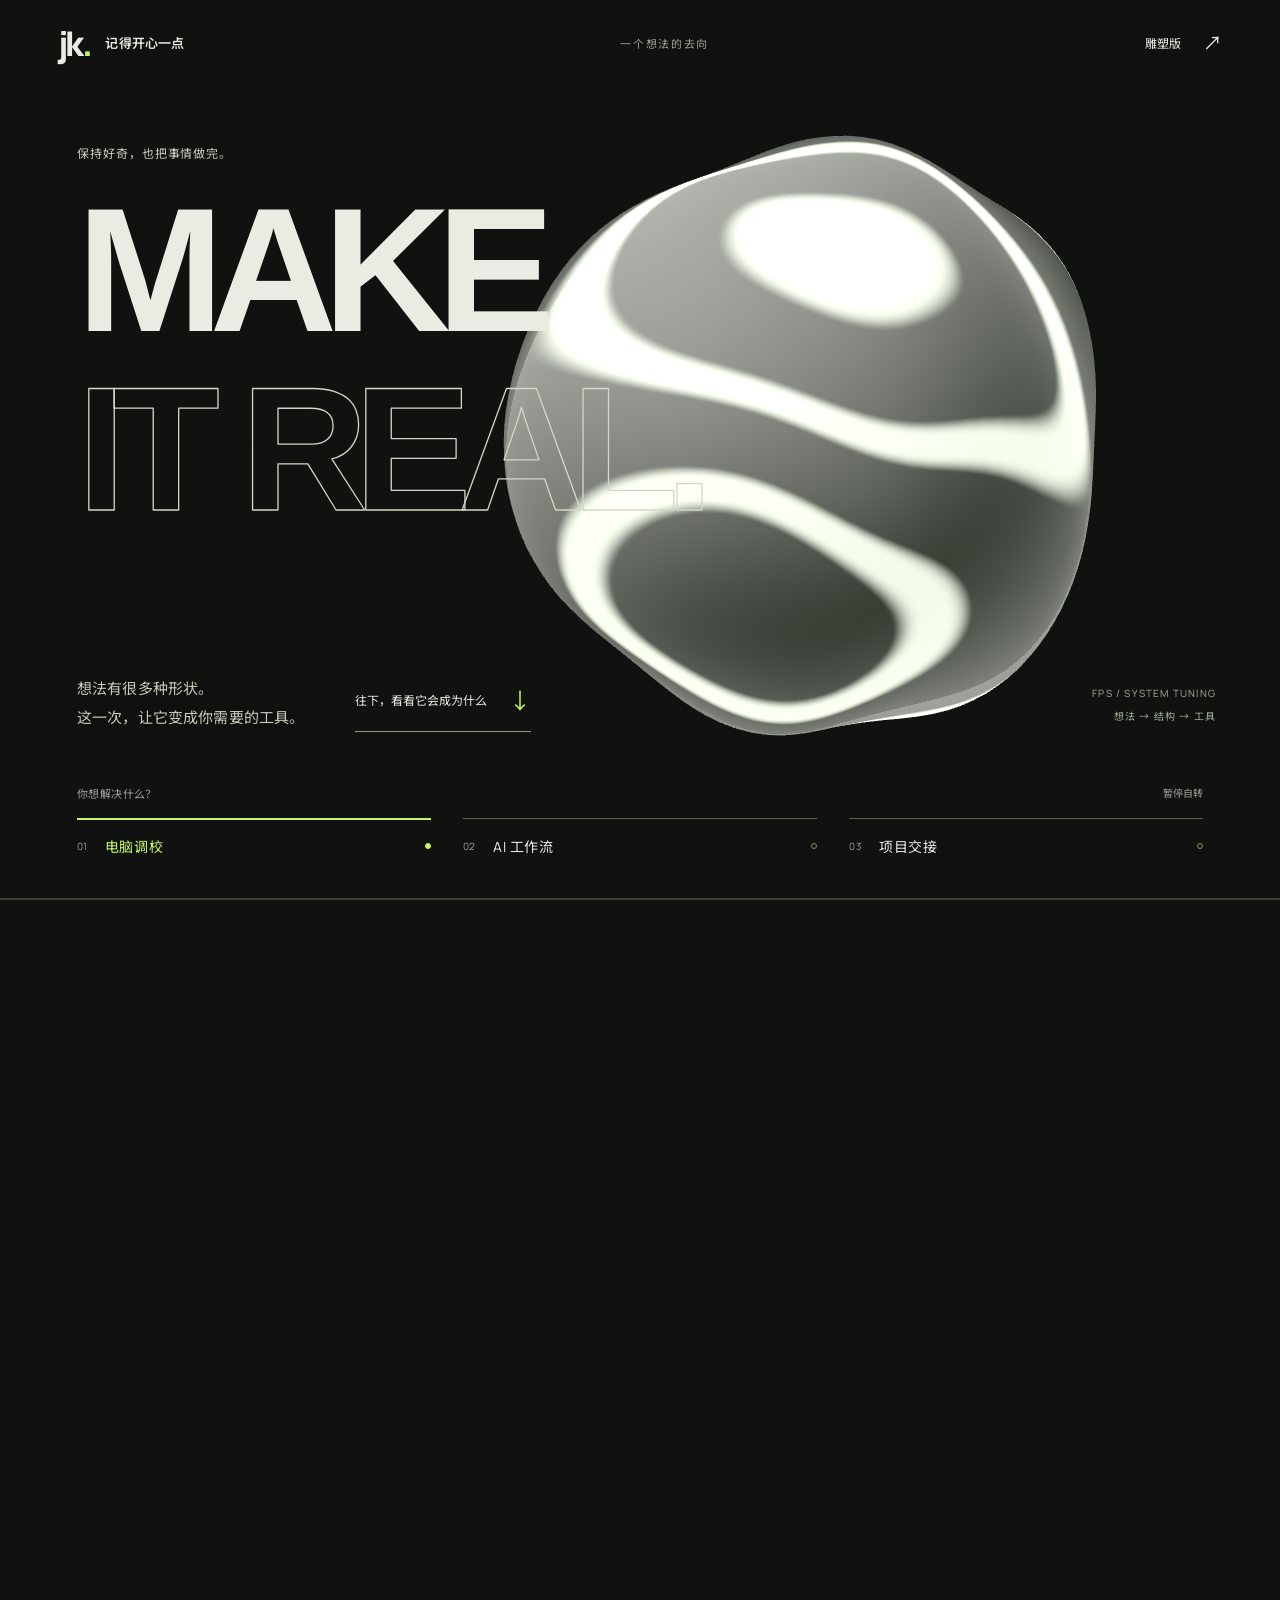
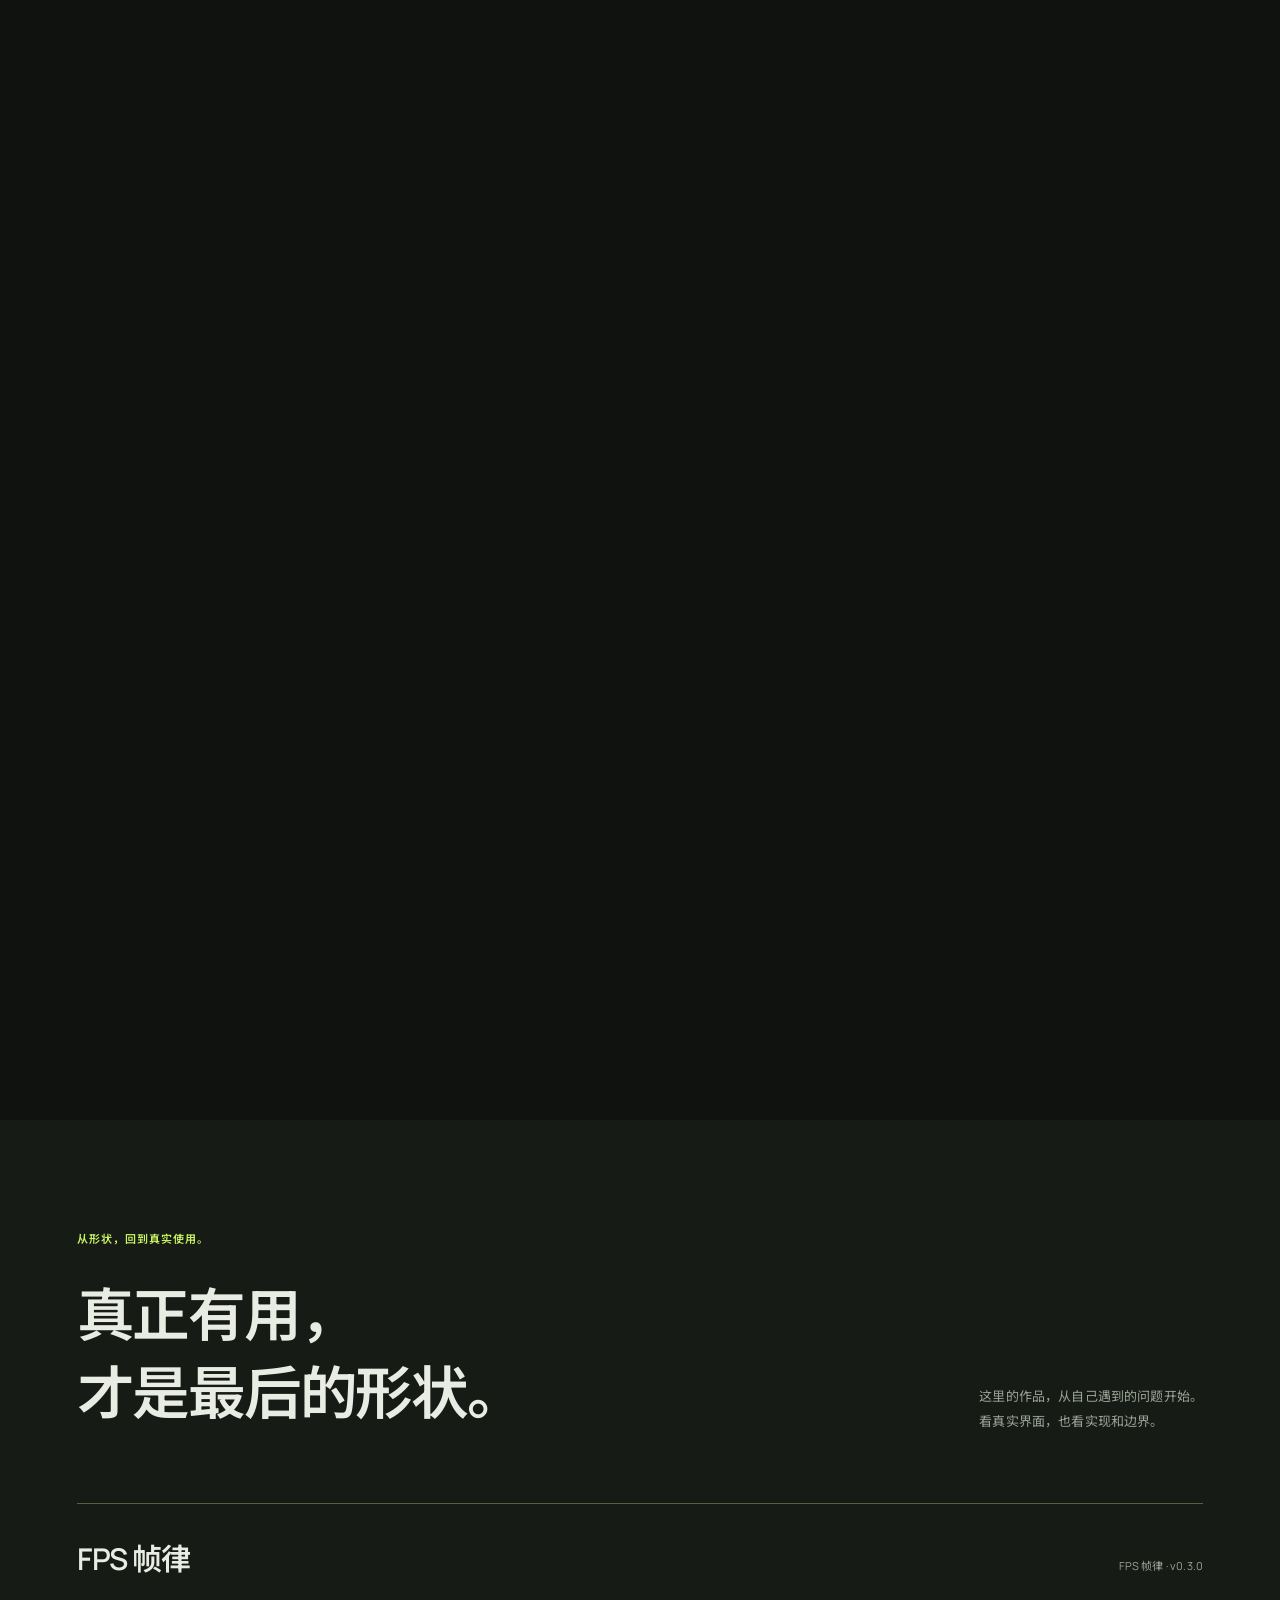
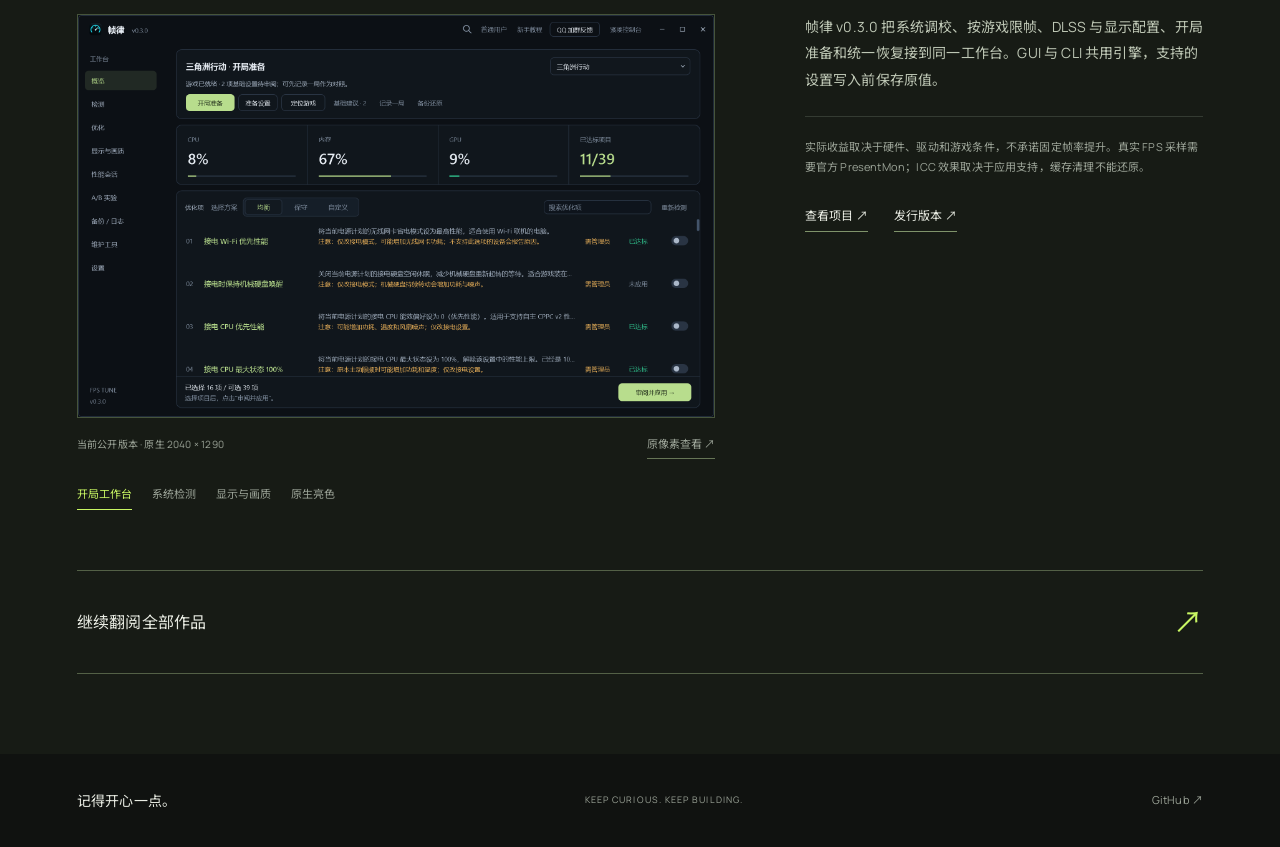
==== journey.html @ 66e584e4 "Add scroll-driven tool journeys and refresh current projects" ====
<!doctype html>
<html lang="zh-CN" data-presentation="journey">
<head>
  <meta charset="utf-8">
  <meta name="viewport" content="width=device-width, initial-scale=1">
  <meta name="theme-color" content="#101210">
  <title>让想法，成为工具 · 记得开心一点</title>
  <meta name="description" content="选一个你关心的问题，向下滚动，看一个想法如何展开，成为真正用得上的工具。">
  <link rel="canonical" href="https://jidekaixin2dian.github.io/journey.html">
  <meta property="og:title" content="让想法，成为工具 · 记得开心一点">
  <meta property="og:description" content="一场由你滚动控制的作品体验。电脑调校、AI 工作流与项目交接。">
  <meta property="og:image" content="https://jidekaixin2dian.github.io/share-cover.png">
  <link rel="preload" href="./fonts/manrope-latin.woff2" as="font" type="font/woff2" crossorigin>
  <link rel="preload" href="./fonts/jk-text.woff2" as="font" type="font/woff2" crossorigin>
  <link rel="preload" href="./fps-v030-dark.webp" as="image">
  <link rel="stylesheet" href="./typography.css">
  <link rel="stylesheet" href="./journey.css">
  <link rel="stylesheet" href="./image-viewer.css">
  <script src="./image-viewer.js" defer></script>
  <script type="module" src="./journey.js"></script>
</head>
<body>
  <a class="journey-skip" href="#evidence">跳到作品详情</a>
  <header class="journey-header">
    <a class="journey-brand" href="./" aria-label="记得开心一点首页"><span class="journey-mark" aria-hidden="true">jk<span>.</span></span><span>记得开心一点</span></a>
    <span class="edition">一个想法的去向</span>
    <a class="back-link" href="./?theme=dark">雕塑版 <span aria-hidden="true">↗</span></a>
  </header>
  <main>
    <section class="journey-story" id="experience" aria-label="让想法成为工具，滚动体验">
      <div class="journey-stage">
        <div id="journey-scene" aria-hidden="true"><div class="scene-fallback"></div></div>
        <div class="stage-grain" aria-hidden="true"></div>
        <div class="journey-intro">
          <p class="intro-kicker">保持好奇，也把事情做完。</p>
          <h1 aria-label="MAKE IT REAL.">MAKE<br><span class="hero-outline" aria-hidden="true"><span class="hero-outline-source">IT REAL.</span><svg aria-hidden="true" focusable="false"><text x="0" y="0" dominant-baseline="text-before-edge">IT REAL.</text></svg></span></h1>
          <div class="intro-bottom"><p>想法有很多种形状。<br>这一次，让它变成你需要的工具。</p><button class="start-experience" data-jump=".25">往下，看看它会成为什么 <span aria-hidden="true">↓</span></button></div>
        </div>
        <div class="chapter-copy" aria-hidden="true"><p class="chapter-label" id="chapter-label">01 / 看清问题</p><h2 id="chapter-title">先看清，<br>再动手。</h2><p id="chapter-description"></p></div>
        <div class="specimen-label" aria-hidden="true"><span id="specimen-name">FPS / SYSTEM TUNING</span><span>想法 → 结构 → 工具</span></div>
        <div class="journey-outcome" id="outcome" aria-hidden="true" inert>
          <div class="outcome-copy"><p class="chapter-label" id="outcome-meta"></p><h2 id="outcome-title"></h2><p id="outcome-description"></p><a id="outcome-link" href="#evidence">看看这个作品 <span aria-hidden="true">↘</span></a></div>
          <div class="outcome-visual" id="outcome-visual"></div>
        </div>
        <div class="journey-bottom">
          <div class="choice-heading"><span>你想解决什么？</span><button id="journey-motion" aria-pressed="false">暂停自转</button></div>
          <div class="problem-choices" role="group" aria-label="选择一个问题">
            <button data-problem="fps" aria-pressed="true"><span class="choice-index" aria-hidden="true">01</span>电脑调校<span class="choice-dot" aria-hidden="true"></span></button>
            <button data-problem="context" aria-pressed="false"><span class="choice-index" aria-hidden="true">02</span>AI 工作流<span class="choice-dot" aria-hidden="true"></span></button>
            <button data-problem="handoff" aria-pressed="false"><span class="choice-index" aria-hidden="true">03</span>项目交接<span class="choice-dot" aria-hidden="true"></span></button>
          </div>
        </div>
        <div class="journey-meter" aria-hidden="true"><span></span></div>
        <span class="sr-only" id="journey-status" role="status" aria-live="polite"></span>
      </div>
    </section>
    <section class="evidence-section" id="evidence" aria-labelledby="evidence-title">
      <div class="evidence-heading"><p class="chapter-label">从形状，回到真实使用。</p><h2 id="evidence-title">真正有用，<br>才是最后的形状。</h2><p>这里的作品，从自己遇到的问题开始。<br>看真实界面，也看实现和边界。</p></div>
      <article class="evidence-case" id="evidence-case"></article>
      <a class="all-work" href="./studio.html#work"><span>继续翻阅全部作品</span><span aria-hidden="true">↗</span></a>
    </section>
  </main>
  <footer class="journey-footer"><a href="./">记得开心一点。</a><span>KEEP CURIOUS. KEEP BUILDING.</span><a href="https://github.com/jidekaixin2dian" target="_blank" rel="noopener">GitHub ↗</a></footer>
</body>
</html>
---- typography.css ----
/* Licensed, locally served webfonts. The subset notices travel with the files. */
@font-face{font-family:"Manrope";src:url("./fonts/manrope-latin.woff2") format("woff2");font-weight:400 800;font-style:normal;font-display:swap;unicode-range:U+0020-024F,U+2000-206F,U+20AC}
@font-face{font-family:"JK Text";src:url("./fonts/jk-text.woff2") format("woff2");font-weight:400 800;font-style:normal;font-display:swap}
:root{--sans:"Manrope","JK Text","Microsoft YaHei","PingFang SC",sans-serif;--mono:"Manrope","JK Text",sans-serif;--display:"JK Text","Microsoft YaHei","PingFang SC",sans-serif}
body{font-synthesis:none;letter-spacing:.012em}
.mark{display:inline-block;flex-shrink:0;width:auto;min-width:48px;height:auto;background:none;color:var(--ink);padding:0;font-family:"Manrope",sans-serif;font-size:36px;font-weight:800;letter-spacing:-.07em;line-height:1.2;border-radius:0}
.brand-dot{color:var(--accent)}
.wordmark{gap:14px;font-weight:600;letter-spacing:.025em}
.site-header nav{font-weight:500;letter-spacing:.035em}
.scene-headline h1{font-family:Arial,"Microsoft YaHei","PingFang SC",sans-serif;font-weight:900;letter-spacing:-.08em}
/* Keep native text metrics, draw its outline through the SVG vector renderer. */
.scene-headline{will-change:auto}
.scene-headline h1 .hero-outline{position:relative;-webkit-text-stroke:0}
.hero-outline-source{visibility:hidden}
.hero-outline svg{position:absolute;inset:0;width:100%;height:100%;overflow:visible}
.hero-outline text{font:inherit;letter-spacing:inherit;fill:none;stroke:var(--hero-outline-color,#bac5af);stroke-width:1.3px;stroke-linejoin:round;paint-order:stroke;shape-rendering:geometricPrecision;text-rendering:geometricPrecision;-webkit-text-stroke:0}
[data-theme=light]{--hero-outline-color:#637159}
[data-theme=blueprint]{--hero-outline-color:#1746ef}
h2{font-family:var(--display);font-weight:750;letter-spacing:-.04em;line-height:1.3;padding-bottom:.08em}
.story-copy h2{font-size:clamp(30px,3.4vw,40px);font-weight:750;line-height:1.3;letter-spacing:-.035em;margin-bottom:15px;padding-bottom:.04em}
.story-copy p{font-size:14px;line-height:1.95;letter-spacing:.025em}
.scene-topline>span:first-child{letter-spacing:.06em}
.scene-topline>span:last-child,.story-aside>span{font-family:var(--mono);font-size:11px;font-weight:600;letter-spacing:.15em}
.mono,.eyebrow,.project-actions a,footer{font-family:var(--mono)}
.project-meta,.stack-tags,.dialog-meta{letter-spacing:.025em}
.eyebrow{font-weight:600;letter-spacing:.15em}
.project-card h3,#ability-panel h3{letter-spacing:-.025em}
.handoff-statement,.storage-statement{font-family:var(--display);font-weight:750;letter-spacing:-.03em;line-height:1.35}
.about h2{font-weight:750;line-height:1.35}
.about-signature{gap:24px}
.oversize-mark{font-family:"Manrope",sans-serif;font-weight:800;letter-spacing:-.07em;line-height:1.2;margin-left:0;padding-bottom:.03em;white-space:nowrap}
.signature-dot{display:inline-block;width:.115em;height:.115em;margin-left:.045em;margin-bottom:.025em;border-radius:50%;background:var(--accent);font-size:1em;line-height:0;overflow:hidden;color:transparent;vertical-align:baseline}
.journey-entry{display:flex;justify-content:space-between;gap:20px;font-size:13px;border-top:1px solid var(--line);padding:17px 7px 10px;margin-top:13px;color:var(--ink)}
.journey-entry span{color:var(--accent)}
.story-link.direct-work{display:block;width:max-content;margin-top:12px;font-size:11px;color:var(--muted);border-color:transparent}
.about-signature .mono{margin-left:0}
.story-navigation,[data-theme] .story-navigation{width:410px;display:grid;grid-template-columns:repeat(4,minmax(0,1fr));gap:24px;padding:0;background:transparent;border:0;border-radius:0;box-shadow:none;bottom:29px}
.story-navigation button{position:relative;display:flex;align-items:center;justify-content:flex-start;gap:10px;min-height:48px;padding:13px 0 8px;border-radius:0;background:none;font-size:14px;letter-spacing:.08em;color:var(--muted)}
.story-navigation button::before{content:"";position:absolute;inset:0 0 auto;height:1px;background:var(--line);transition:background .25s}
.story-navigation button::after{content:"";position:absolute;top:0;left:0;width:100%;height:2px;background:var(--accent);transform:scaleX(0);transform-origin:left;transition:transform .35s}
.story-navigation button:hover{color:var(--ink)}
.story-navigation button:hover::before{background:var(--accent)}
.story-navigation button.active{color:var(--ink);background:none;font-weight:600}
.story-navigation button.active::after{transform:scaleX(1)}
.phase-number{font:500 11px/1.2 "Manrope",sans-serif;letter-spacing:.02em;color:var(--muted)}
.story-navigation button.active .phase-number{color:var(--accent)}
@media(max-width:1100px) and (min-width:768px){.story-copy{max-width:330px}.story-copy h2{font-size:33px}}
@media(max-width:767px){
  .mark{font-size:33px;min-width:43px;line-height:1.25}
  .scene-topline{top:93px;font-size:12px}
  .scene-headline{top:16%;left:22px}
  .scene-headline h1{line-height:.95;letter-spacing:-.075em}
  .story-copy{bottom:100px;max-width:260px}
  .story-copy h2{font-size:28px;line-height:1.3;margin-bottom:9px}
  .story-copy p{font-size:13px;line-height:1.8;margin-bottom:12px}
  .story-navigation,[data-theme] .story-navigation{width:calc(100% - 44px);bottom:23px;gap:17px}
  .story-navigation button{gap:8px;padding:12px 0 8px;min-height:48px;font-size:13px;letter-spacing:.035em}
  .phase-number{font-size:10px}
  .story-aside{bottom:112px}
  .story-aside button{font-size:11px}
  .about h2{font-size:30px}
  .about-signature{gap:22px;align-items:center}
  .about-signature .mono{margin-bottom:0}
  .story-stage::before{content:"";position:absolute;z-index:1;top:63%;left:20%;width:60%;height:5%;background:radial-gradient(ellipse,#0b1a0c25,transparent 68%);pointer-events:none}
}
@media(max-width:360px){.site-header nav{gap:13px;font-size:13px}.story-navigation,[data-theme] .story-navigation{gap:11px}.story-navigation button{gap:6px}.story-copy h2{font-size:26px}.story-copy{max-width:235px}.story-aside{bottom:101px}}
@media(max-height:680px) and (max-width:767px){.scene-topline{top:85px}.scene-headline{top:19%}.story-copy h2{font-size:27px}.story-copy p{font-size:12px}.story-copy{bottom:89px}.story-aside{bottom:90px}.story-navigation,[data-theme] .story-navigation{bottom:18px}}
@media(prefers-reduced-motion:reduce){.story-navigation button::before,.story-navigation button::after{transition:none}}
---- journey.css ----
:root{color-scheme:dark;--ink:#e9ece3;--muted:#9ba397;--accent:#c8f663;--line:#343b32;--hero-outline-color:#d1d8c5;--bg:#101210}
*{box-sizing:border-box}html{scroll-behavior:smooth;scroll-padding-top:100px}body{margin:0;background:var(--bg);color:var(--ink);font:15px/1.65 var(--sans);overflow-x:clip}button,a{-webkit-tap-highlight-color:transparent}button{font:inherit;color:inherit;cursor:pointer}a{color:inherit;text-decoration:none}button:focus-visible,a:focus-visible,summary:focus-visible{outline:2px solid var(--accent);outline-offset:6px}button{border:0}h1,h2,h3,p{margin:0}button:disabled{cursor:default}img{max-width:100%;height:auto;display:block}.sr-only{position:absolute;clip-path:inset(50%);width:1px;height:1px;overflow:hidden;white-space:nowrap}.journey-skip{position:fixed;left:20px;top:10px;transform:translateY(-150%);z-index:80;background:var(--accent);color:var(--bg);padding:10px 20px}.journey-skip:focus{transform:none}
.journey-header{height:88px;padding:0 4.5%;display:flex;align-items:center;justify-content:space-between;position:fixed;inset:0 0 auto;z-index:25;background:linear-gradient(#101210e8,#10121000)}.journey-brand{display:flex;align-items:center;gap:15px;font-size:13px;font-weight:600}.journey-mark{font:800 34px/1.1 Manrope,sans-serif;letter-spacing:-.07em}.journey-mark span{color:var(--accent)}.edition{color:var(--muted);font-size:11px;letter-spacing:.15em}.back-link{font-size:12px;display:flex;gap:22px;align-items:center}.back-link span{font-size:19px}
.journey-story{height:480svh;position:relative}.journey-stage{height:100svh;min-height:600px;position:sticky;top:0;isolation:isolate;overflow:hidden}#journey-scene{position:absolute;inset:0;z-index:-3;pointer-events:none}#journey-scene canvas{width:100%;height:100%;display:block}.scene-fallback{position:absolute;width:min(85vw,900px);aspect-ratio:1;right:-10%;top:9%;border-radius:44% 56% 36% 64%;background:conic-gradient(from 30deg,#242b21,#e3e8d9 13%,#737f69 20%,#171d15 29%,#ecf0e5 41%,#535b4d 46%,#171d15 58%,#cad2be 73%,#444b3d 85%,#242b21);transform:rotate(-25deg)}#journey-scene[data-renderer=webgl] .scene-fallback{display:none}.stage-grain{position:absolute;inset:0;z-index:-1;pointer-events:none;background-image:radial-gradient(#aabb8c33 .5px,transparent .5px);background-size:5px 5px;opacity:.14;mask-image:linear-gradient(transparent,#0008)}
.journey-intro{position:absolute;left:6%;top:16%;right:5%;bottom:168px;display:flex;flex-direction:column;align-items:flex-start;pointer-events:none}.intro-kicker{font-size:12px;letter-spacing:.08em;margin-bottom:26px;color:#c6cdbe}.journey-intro h1{font:900 clamp(88px,13.8vw,210px)/.91 Arial,sans-serif;letter-spacing:-.08em;white-space:nowrap}.journey-intro .hero-outline{position:relative;display:inline-block}.hero-outline svg{pointer-events:none}.intro-bottom{margin-top:auto;display:flex;gap:50px;align-items:flex-end;width:100%;padding-top:28px}.intro-bottom p{font-size:15px;line-height:1.9;color:#c4ccbc;text-shadow:0 2px 12px #101210}.start-experience{background:transparent;border-bottom:1px solid #8e997d;padding:12px 0;pointer-events:auto;text-align:left;font-size:12px;display:flex;align-items:center;gap:22px}.start-experience span{font-size:22px;color:var(--accent)}
.chapter-copy{position:absolute;top:24%;left:6%;max-width:360px;opacity:0;pointer-events:none}.chapter-label{font-size:11px;font-weight:600;letter-spacing:.09em;color:var(--accent);margin-bottom:22px}.chapter-copy h2{font-size:clamp(36px,4.2vw,62px);line-height:1.3;letter-spacing:-.045em;font-weight:650;margin-bottom:24px}.chapter-copy>p:last-child{max-width:275px;font-size:14px;color:var(--muted);line-height:1.9}.specimen-label{position:absolute;right:5%;bottom:176px;display:flex;flex-direction:column;gap:6px;text-align:right;font-size:10px;letter-spacing:.12em;color:#a3af98;pointer-events:none}
.journey-bottom{position:absolute;bottom:max(26px,env(safe-area-inset-bottom));left:6%;right:6%;z-index:8}.choice-heading{display:flex;justify-content:space-between;font-size:11px;letter-spacing:.04em;color:var(--muted);margin-bottom:12px}.choice-heading button{font-size:10px;background:none;padding:0 0 4px}.problem-choices{display:grid;grid-template-columns:repeat(3,1fr);gap:32px}.problem-choices button{position:relative;border-top:1px solid #56604b;background:none;text-align:left;display:flex;align-items:center;gap:17px;padding:16px 0;font-size:14px;letter-spacing:.04em;min-height:52px}.problem-choices button::before{content:"";position:absolute;top:-1px;left:0;width:100%;height:2px;transform:scaleX(0);transform-origin:left;background:var(--accent);transition:transform .3s}.problem-choices button[aria-pressed=true]::before{transform:scaleX(1)}.choice-index{color:var(--muted);font-size:10px}.choice-dot{margin-left:auto;width:6px;height:6px;border:1px solid #809069;border-radius:50%}.problem-choices button[aria-pressed=true] .choice-dot{background:var(--accent);border-color:var(--accent)}.problem-choices button[aria-pressed=true]{color:var(--accent)}.journey-meter{position:absolute;left:0;bottom:0;right:0;height:2px;background:#3b4433}.journey-meter span{display:block;width:100%;height:100%;background:var(--accent);transform:scaleX(0);transform-origin:left}
.journey-outcome{position:absolute;left:6%;right:5%;top:19%;bottom:182px;display:grid;grid-template-columns:24% 1fr;align-items:center;gap:5%;opacity:0;pointer-events:none}.journey-outcome.is-readable{pointer-events:auto}.outcome-copy h2{font-size:clamp(29px,3.5vw,50px);font-weight:650;line-height:1.35;letter-spacing:-.04em;margin-bottom:18px}.outcome-copy>p:not(.chapter-label){color:var(--muted);font-size:13px;line-height:1.9}.outcome-copy>a{display:inline-flex;gap:25px;align-items:center;border-bottom:1px solid #748761;padding:12px 0;font-size:12px;margin-top:20px}.outcome-visual{position:relative;width:100%;filter:drop-shadow(0 25px 70px #0006)}.outcome-visual img{width:100%;border:1px solid #536047;border-radius:3px;aspect-ratio:2040/1290}.outcome-visual button{position:absolute;right:10px;bottom:10px;background:#101410ee;border:1px solid #66765b;font-size:10px;padding:8px 12px;backdrop-filter:blur(12px)}
.mechanism{border:1px solid #546446;background:#151b12;min-height:340px;padding:35px;display:flex;flex-direction:column;gap:26px}.mechanism-top{display:flex;justify-content:space-between;align-items:center;font-size:11px;color:var(--muted);padding-bottom:15px;border-bottom:1px solid #3f4a36}.mechanism-top strong{color:var(--accent);font-weight:500}.mechanism-caption{font-size:12px;color:var(--muted);margin-top:auto;line-height:1.8}.budget-path{display:grid;grid-template-columns:1fr 35px 1fr;align-items:center;gap:16px}.budget-path>span{text-align:center;color:var(--accent);font-size:25px}.schema-group{display:flex;flex-wrap:wrap;gap:7px;padding:20px 0}.schema-group i{display:block;width:22px;height:29px;border:1px solid #a9c984;background:#a9c98422}.schema-group.trimmed i:nth-child(n+5){opacity:.12;transform:scale(.85)}.diagram-label{font-size:11px;color:var(--muted)}.handoff-document{background:#e4e8dc;color:#1a2416;padding:30px 34px;transform:rotate(-2deg);box-shadow:9px 10px 0 #657653,18px 20px 0 #34402c}.handoff-document small{font-size:10px;letter-spacing:.06em;color:#4f5e44}.handoff-document h3{font-size:25px;font-weight:600;margin:10px 0 22px}.handoff-document ol{list-style:none;padding:0;margin:0}.handoff-document li{display:flex;justify-content:space-between;border-top:1px solid #a6b19a;padding:11px 0;font-size:12px}.handoff-document li span{color:#4f5e44}
.evidence-section{padding:110px 6% 80px;background:#171b15}.evidence-heading{display:grid;grid-template-columns:1fr 1fr;gap:25px;margin-bottom:70px;align-items:end}.evidence-heading .chapter-label{grid-column:1/-1;margin-bottom:0}.evidence-heading h2{font-size:clamp(34px,4.5vw,65px);font-weight:600;letter-spacing:-.04em;line-height:1.35}.evidence-heading>p:last-child{color:var(--muted);font-size:13px;justify-self:end;line-height:1.9}.evidence-case{border-top:1px solid #536046;padding:30px 0 60px}.case-top{display:flex;align-items:baseline;justify-content:space-between;gap:24px}.case-top h3{font-size:30px;font-weight:600;letter-spacing:-.04em}.case-top>span{font-size:11px;color:var(--muted)}.case-layout{display:grid;grid-template-columns:1.6fr 1fr;gap:8%;margin-top:30px}.case-layout figure{margin:0;align-self:start;position:relative}.case-layout img{border:1px solid #46543b;width:100%;cursor:zoom-in}.case-layout figcaption{display:flex;justify-content:space-between;align-items:center;color:var(--muted);font-size:10px;margin-top:12px;gap:15px}.case-layout figcaption button{font-size:11px;background:transparent;border-bottom:1px solid #667556;padding:5px 0}.case-text>p{color:#bec7b5;font-size:14px;line-height:1.9;margin-bottom:22px}.case-text .boundary{font-size:11px;line-height:1.9;color:var(--muted);padding-top:20px;border-top:1px solid var(--line)}.case-links{display:flex;gap:26px;flex-wrap:wrap;font-size:12px;margin-top:28px}.case-links a{border-bottom:1px solid #7f936a;padding-bottom:5px}.gallery-choices{display:flex;gap:20px;margin-top:20px;flex-wrap:wrap}.gallery-choices button{background:none;color:var(--muted);font-size:11px;padding:6px 0;border-bottom:1px solid transparent}.gallery-choices button[aria-pressed=true]{color:var(--accent);border-color:var(--accent)}.budget-demo{display:grid;gap:12px}.budget-demo label{display:flex;align-items:center;gap:12px;font-size:13px;padding:9px 0;border-bottom:1px solid #3d4933}.budget-demo input{accent-color:var(--accent);width:18px;height:18px}.budget-demo output{font-size:12px;color:var(--accent);margin-top:8px}.all-work{padding:26px 0;display:flex;align-items:center;justify-content:space-between;border-top:1px solid #536046;border-bottom:1px solid #536046;font-size:16px}.all-work>span:last-child{font-size:30px;color:var(--accent)}.journey-footer{padding:35px 6%;display:flex;align-items:center;justify-content:space-between;gap:25px;font-size:11px;color:var(--muted)}.journey-footer>a:first-child{color:var(--ink);font-size:14px}.journey-footer>span{font-size:9px;letter-spacing:.12em}
@media(min-width:1600px){.journey-intro{top:18%}.intro-bottom{margin-top:7vh}.journey-outcome{top:18%;bottom:190px}}
@media(max-width:1000px){.journey-intro h1{font-size:14vw}.intro-bottom{gap:30px;flex-direction:column;align-items:flex-start}.journey-outcome{grid-template-columns:26% 1fr;gap:4%;left:5%;right:5%}.mechanism{padding:25px;min-height:290px}.chapter-copy{max-width:280px}.evidence-heading{gap:20px}.case-layout{gap:5%}}
@media(max-width:767px){html{scroll-padding-top:75px}.journey-header{height:72px;padding:0 6%}.journey-brand{gap:10px;font-size:11px}.journey-mark{font-size:31px}.edition{display:none}.back-link{font-size:11px;gap:16px}.journey-story{height:430svh}.journey-stage{min-height:560px}.journey-intro{top:16%;bottom:167px;left:6%;right:5%}.intro-kicker{font-size:10px;margin-bottom:22px}.journey-intro h1{font-size:clamp(66px,16vw,126px);line-height:.94;letter-spacing:-.075em}.intro-bottom{gap:13px;padding-top:15px}.intro-bottom p{font-size:12px;line-height:1.9;text-shadow:0 2px 15px #000}.start-experience{font-size:10px;gap:16px;padding:8px 0}.start-experience span{font-size:17px}.journey-bottom{left:6%;right:6%;bottom:max(20px,env(safe-area-inset-bottom))}.choice-heading{font-size:10px;margin-bottom:6px}.choice-heading button{font-size:9px}.problem-choices{gap:18px}.problem-choices button{font-size:12px;gap:9px;padding:14px 0}.choice-index{font-size:9px}.choice-dot{display:none}.specimen-label{bottom:143px;right:6%;font-size:8px;gap:4px}.specimen-label>span:last-child{display:none}.chapter-copy{top:19%;left:6%;max-width:85%}.chapter-copy h2{font-size:38px;margin-bottom:18px}.chapter-copy>p:last-child{font-size:12px;max-width:250px}.chapter-label{font-size:9px;margin-bottom:15px}.journey-outcome{left:6%;right:6%;top:15%;bottom:160px;grid-template-columns:1fr;grid-template-rows:auto 1fr;gap:28px;align-content:center;align-items:center}.outcome-copy h2{font-size:28px;margin-bottom:8px}.outcome-copy>p:not(.chapter-label){font-size:11px;max-width:90%}.outcome-copy>a{margin-top:8px;padding:7px 0;font-size:10px;gap:15px}.outcome-visual{max-width:560px;justify-self:center;align-self:center}.outcome-visual button{right:7px;bottom:7px;font-size:9px;padding:7px 9px}.mechanism{padding:20px;min-height:220px;gap:12px}.schema-group{gap:5px;padding:10px 0}.schema-group i{width:13px;height:21px}.budget-path{gap:7px;grid-template-columns:1fr 22px 1fr}.diagram-label,.mechanism-top,.mechanism-caption{font-size:9px}.handoff-document{padding:19px 23px;margin-right:14px}.handoff-document h3{font-size:22px;margin-bottom:15px}.handoff-document li{font-size:10px;padding:8px 0}.evidence-section{padding:70px 6% 55px}.evidence-heading{grid-template-columns:1fr;gap:22px;margin-bottom:45px}.evidence-heading h2{font-size:35px}.evidence-heading>p:last-child{justify-self:start;font-size:12px}.case-top{align-items:flex-start;flex-direction:column;gap:7px}.case-top h3{font-size:27px}.case-top>span{font-size:10px}.case-layout{grid-template-columns:1fr;gap:32px}.case-text>p{font-size:13px}.case-text .boundary{font-size:10px}.gallery-choices{gap:16px}.gallery-choices button{font-size:10px}.journey-footer{flex-wrap:wrap;gap:18px;font-size:10px}.journey-footer>span{order:3;width:100%;font-size:8px}.scene-fallback{width:125vw;right:-35%;top:20%}}
@media(max-height:700px) and (min-width:768px){.journey-intro{top:18%;bottom:150px}.intro-kicker{margin-bottom:12px}.journey-intro h1{font-size:clamp(90px,12vw,145px)}.intro-bottom{padding-top:15px;gap:35px}.intro-bottom p{font-size:12px}.journey-bottom{bottom:18px}.journey-outcome{top:20%;bottom:155px}.chapter-copy{top:21%}}
@media(prefers-reduced-motion:reduce){html{scroll-behavior:auto}*,*::before,*::after{animation:none!important;transition:none!important}.handoff-document{transform:none}}
@media(max-width:767px){.chapter-copy{z-index:1}.chapter-copy::before{content:"";position:absolute;z-index:-1;inset:-50px -35px -60px -30px;background:linear-gradient(110deg,#101210f5,#101210ca 55%,#10121000);mask-image:linear-gradient(#000 72%,transparent)}.chapter-copy>p:last-child{color:#c3cdb8}}
@media(max-width:767px) and (max-height:700px){.journey-outcome{top:16%;bottom:133px;grid-template-rows:auto auto;align-content:start;gap:18px}.outcome-copy .chapter-label{margin-bottom:7px}.outcome-copy h2{font-size:23px;line-height:1.25;margin-bottom:7px}.outcome-copy>p:not(.chapter-label){font-size:10px;line-height:1.7}.outcome-copy>a{margin-top:5px;padding:5px 0}.outcome-visual{align-self:start}.outcome-visual .handoff-document{padding:12px 18px}.outcome-visual .handoff-document h3{font-size:17px;margin:5px 0 10px}.outcome-visual .handoff-document small{font-size:8px}.outcome-visual .handoff-document li{font-size:9px;padding:6px 0}.outcome-visual .mechanism{min-height:165px;padding:14px;gap:8px}.outcome-visual .mechanism-top{padding-bottom:8px}.outcome-visual .schema-group{padding:6px 0}.outcome-visual .schema-group i{height:15px;width:10px}.outcome-visual .mechanism-caption{font-size:8px}.chapter-copy h2{font-size:31px}.chapter-copy>p:last-child{font-size:11px}}

@media(max-width:767px){.journey-stage::after{content:"";position:absolute;inset:47% 0 0;z-index:-1;background:linear-gradient(transparent,#101210b3 63%,#101210 92%);pointer-events:none}.intro-bottom{position:relative;z-index:1}.intro-bottom p{color:#e1e6d9}.journey-intro h1{line-height:.91}.journey-intro .hero-outline{display:block}.chapter-copy{padding-right:5%;text-shadow:0 2px 15px #101210}.outcome-copy h2{font-size:27px}}
@media(max-width:767px) and (max-height:700px){.journey-outcome{top:15%;gap:12px}.outcome-copy h2{font-size:23px}.outcome-visual .handoff-document{box-shadow:6px 7px 0 #657653,12px 14px 0 #34402c}.outcome-visual .handoff-document li{padding:4px 0}}
---- image-viewer.css ----
body.image-viewer-open{overflow:hidden}
dialog.image-viewer{width:calc(100vw - 32px);height:calc(100dvh - 32px);max-width:none;max-height:none;padding:0;border:1px solid var(--line,#d9d5c9);border-radius:8px;background:var(--surface,#faf8f0);color:var(--ink,#20201c);overflow:hidden}
dialog.image-viewer[open]{display:flex;flex-direction:column}
.image-viewer::backdrop{background:#090b0ed9;backdrop-filter:none}
.image-viewer-header{display:flex;justify-content:space-between;align-items:center;gap:20px;padding:16px 22px;border-bottom:1px solid var(--line,#d9d5c9);flex-shrink:0}
.image-viewer-header h2{font:600 16px/1.4 var(--sans,sans-serif);letter-spacing:0;padding:0;margin:0 0 4px}.image-viewer-header p{font-size:12px;color:var(--muted,#65655e);margin:0}.image-viewer-close{background:none;border:1px solid var(--line,#d9d5c9);padding:8px 13px;cursor:pointer;color:inherit}
.image-viewer-toolbar{display:flex;gap:9px;align-items:center;flex-wrap:wrap;padding:12px 22px;font-size:12px;flex-shrink:0}.image-viewer-toolbar button{border:1px solid var(--line,#d9d5c9);background:none;color:inherit;padding:8px 12px;cursor:pointer;font:inherit}.image-viewer-toolbar button:hover{border-color:var(--accent,#e7492b)}.image-zoom-controls{display:flex;align-items:center;gap:0}.image-zoom-controls button{font-size:17px;line-height:17px}.image-zoom-controls output{min-width:58px;text-align:center;font-variant-numeric:tabular-nums}.image-viewer-toolbar a{color:inherit;margin-left:auto}
.image-viewer-stage{flex:1;min-height:0;overflow:auto;overscroll-behavior:contain;background:#171a20;padding:16px;cursor:grab;touch-action:pan-x pan-y}.image-viewer-stage.dragging{cursor:grabbing}.image-viewer-stage img{display:block;margin:auto;max-width:none;height:auto!important;transform:none!important;filter:none;image-rendering:auto;user-select:none}
.image-viewer-help{margin:0;padding:10px 22px;font-size:12px;color:var(--muted,#65655e);border-top:1px solid var(--line,#d9d5c9);flex-shrink:0}
@media(max-width:600px){dialog.image-viewer{width:100vw;height:100dvh;margin:0;border-radius:0;border:0}.image-viewer-header{padding:14px 16px;gap:10px}.image-viewer-header h2{font-size:14px}.image-viewer-toolbar{padding:10px 16px;gap:7px}.image-viewer-toolbar button{padding:8px 10px}.image-viewer-toolbar a{margin-left:0}.image-viewer-help{padding:10px 16px}.image-viewer-stage{padding:10px}}
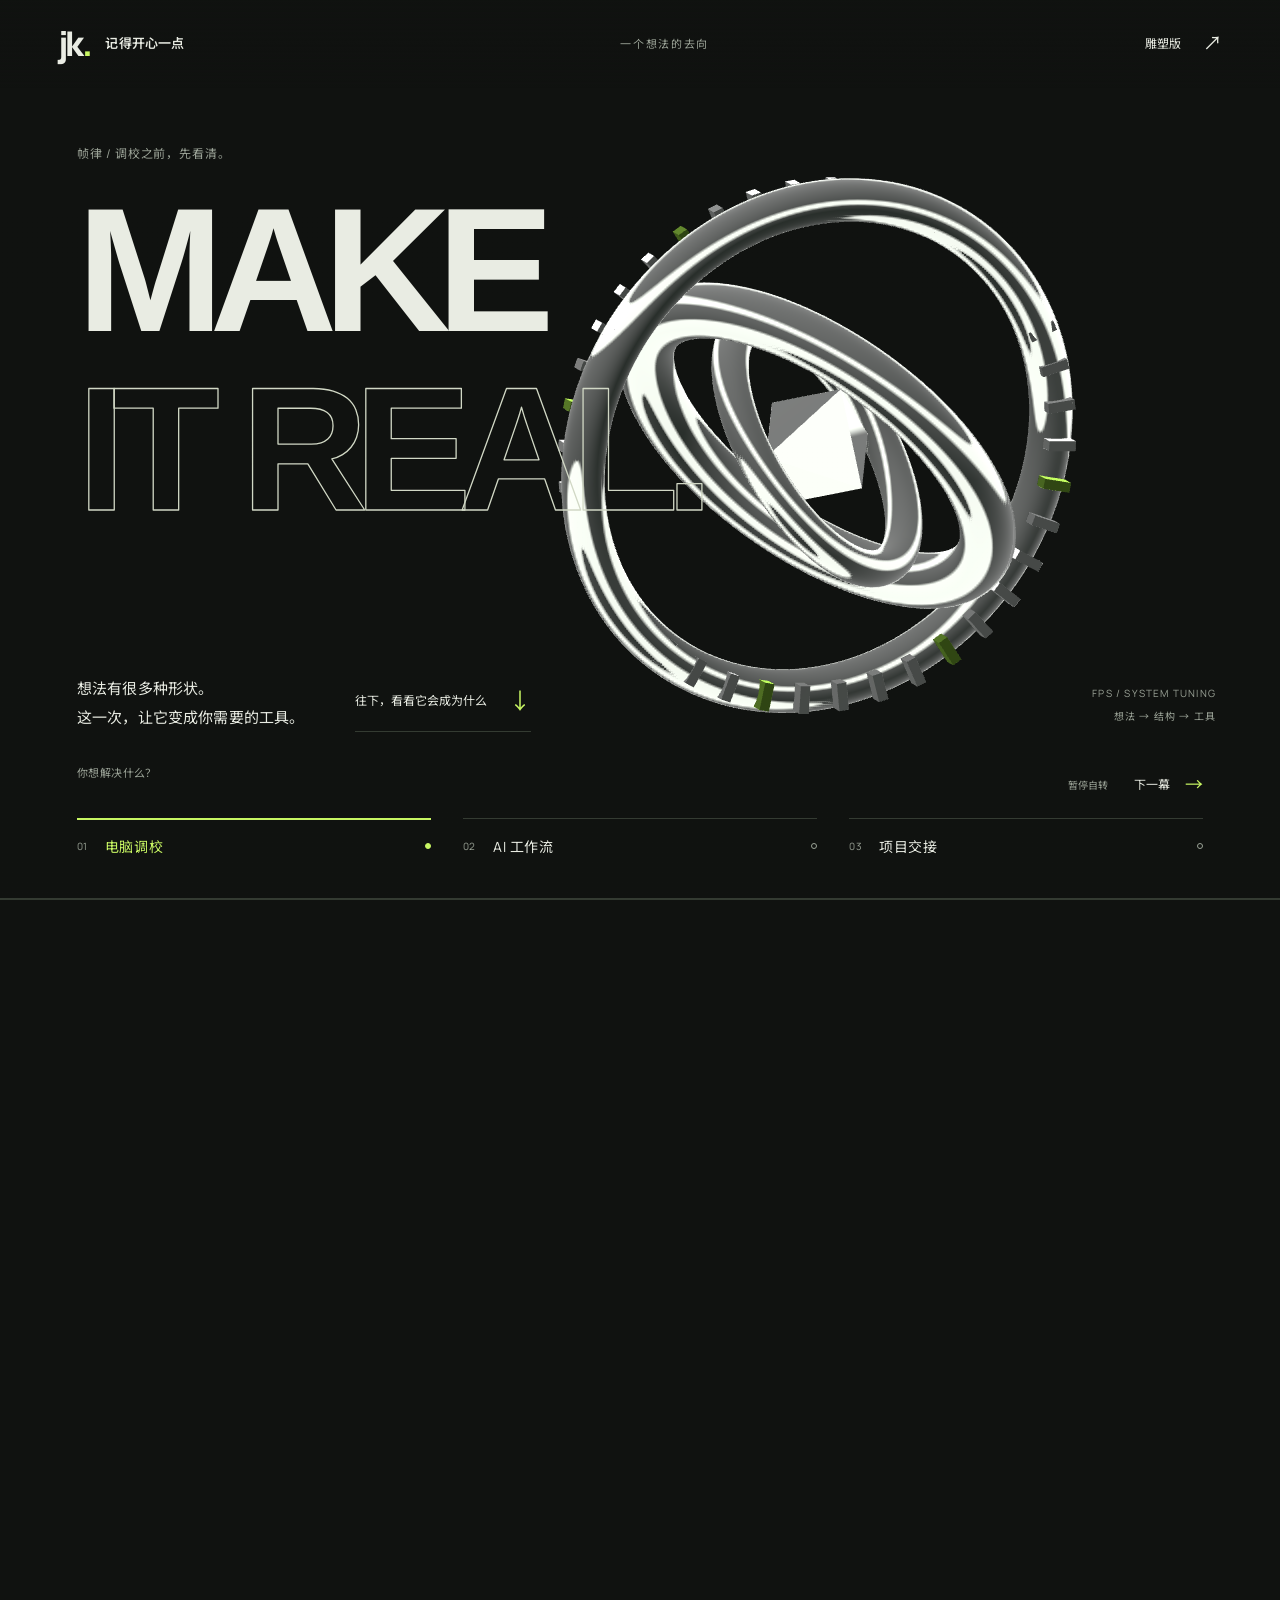
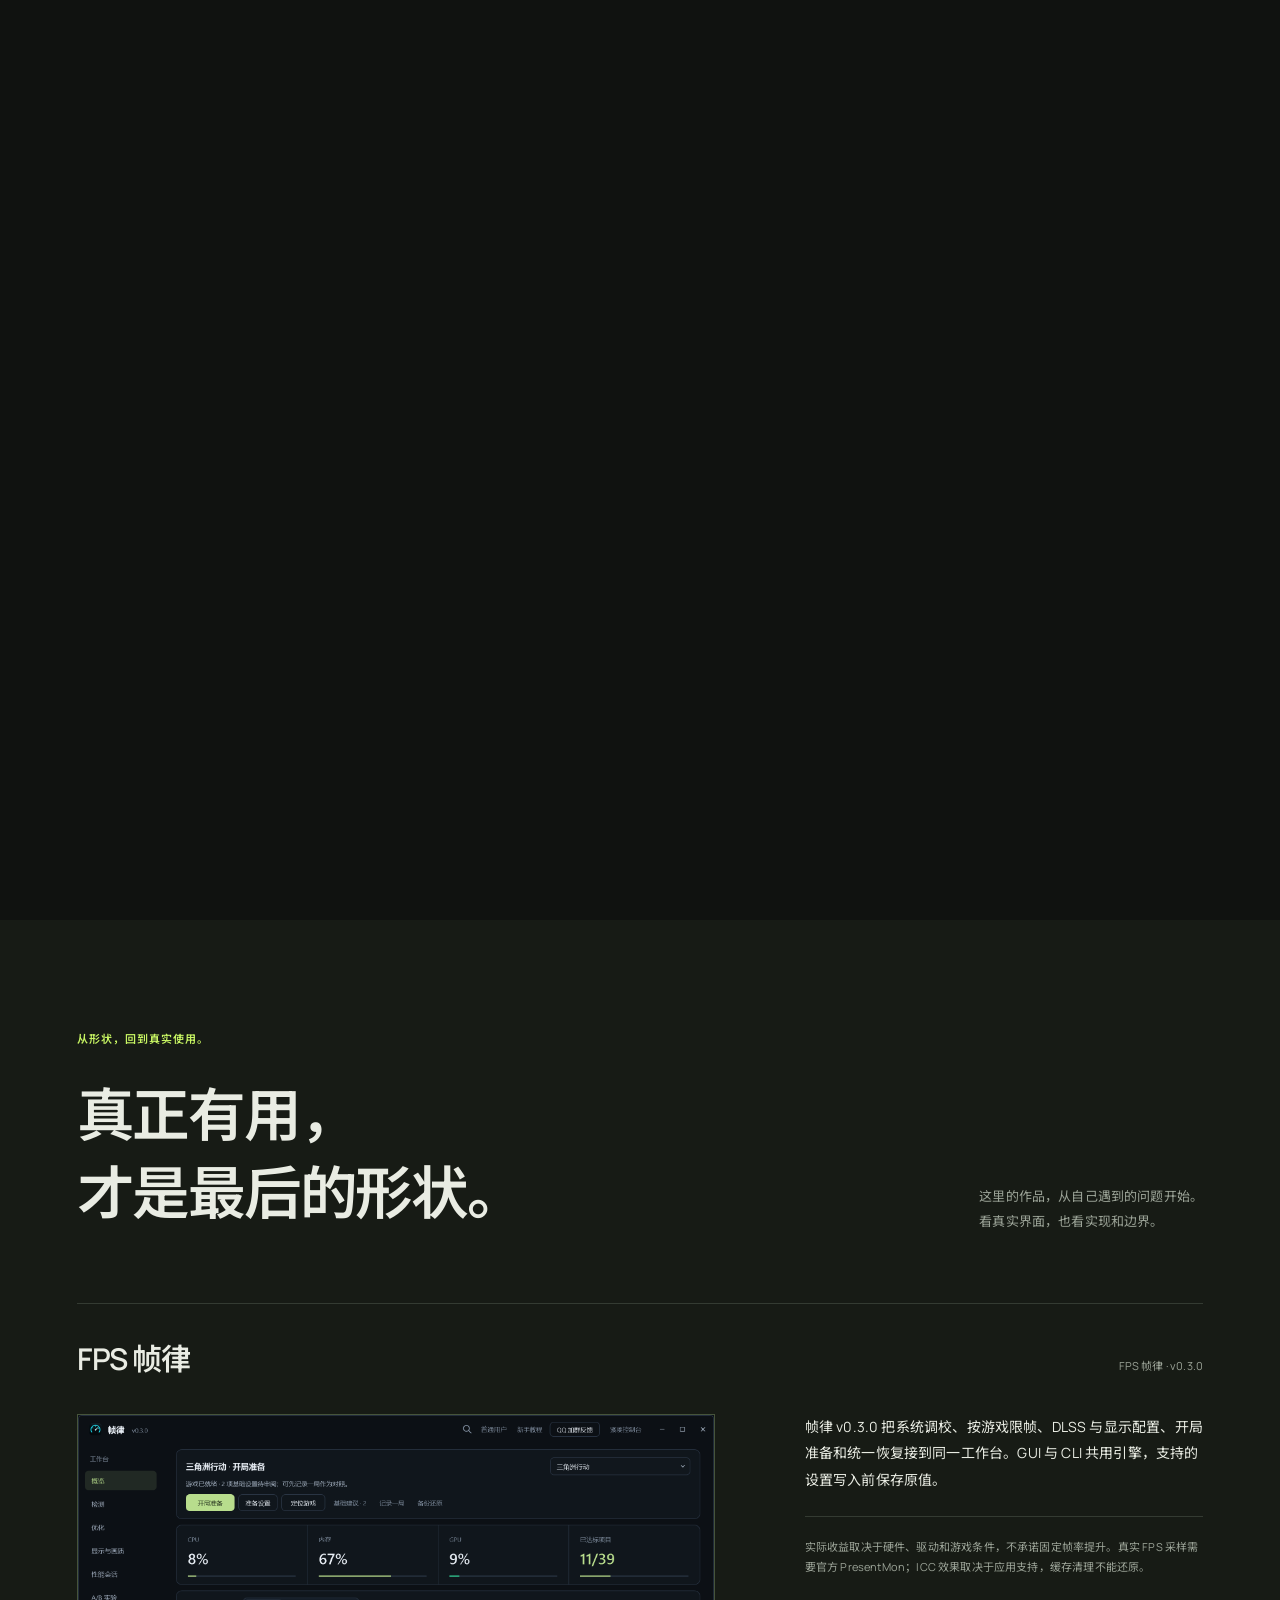
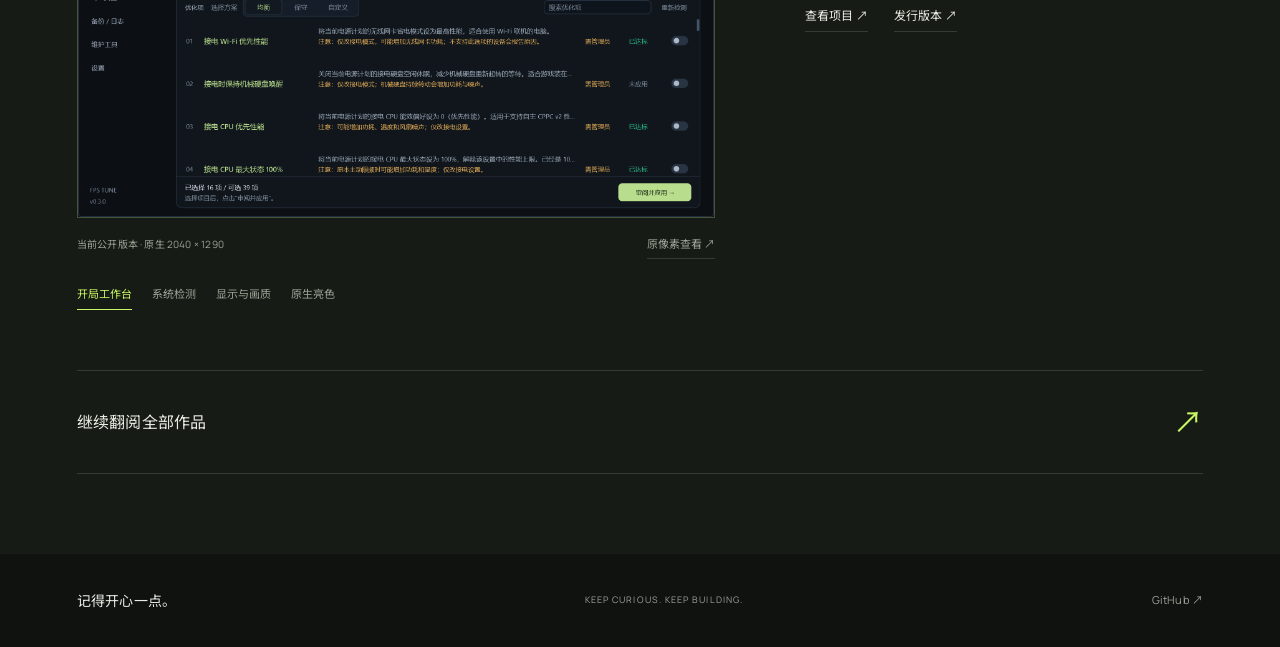
==== commit 8e71e7d0: "Give each project a distinct scroll experience and shorten navigation" ====
--- a/journey.html
+++ b/journey.html
@@ -15,11 +15,13 @@
   <link rel="preload" href="./fps-v030-dark.webp" as="image">
   <link rel="stylesheet" href="./typography.css">
   <link rel="stylesheet" href="./journey.css">
+  <link rel="stylesheet" href="./journey-worlds.css?v=2">
   <link rel="stylesheet" href="./image-viewer.css">
   <script src="./image-viewer.js" defer></script>
-  <script type="module" src="./journey.js"></script>
+  <script type="module" src="./journey.js?v=2"></script>
 </head>
 <body>
+  <script>{const world=new URLSearchParams(location.search).get('problem');document.body.dataset.world=['fps','context','handoff'].includes(world)?world:'fps';}</script>
   <a class="journey-skip" href="#evidence">跳到作品详情</a>
   <header class="journey-header">
     <a class="journey-brand" href="./" aria-label="记得开心一点首页"><span class="journey-mark" aria-hidden="true">jk<span>.</span></span><span>记得开心一点</span></a>
@@ -43,7 +45,7 @@
           <div class="outcome-visual" id="outcome-visual"></div>
         </div>
         <div class="journey-bottom">
-          <div class="choice-heading"><span>你想解决什么？</span><button id="journey-motion" aria-pressed="false">暂停自转</button></div>
+          <div class="choice-heading"><span>你想解决什么？</span><div class="journey-controls"><button id="journey-motion" aria-pressed="false">暂停自转</button><button id="journey-next">下一幕 <span aria-hidden="true">→</span></button></div></div>
           <div class="problem-choices" role="group" aria-label="选择一个问题">
             <button data-problem="fps" aria-pressed="true"><span class="choice-index" aria-hidden="true">01</span>电脑调校<span class="choice-dot" aria-hidden="true"></span></button>
             <button data-problem="context" aria-pressed="false"><span class="choice-index" aria-hidden="true">02</span>AI 工作流<span class="choice-dot" aria-hidden="true"></span></button>
--- a/journey-worlds.css
+++ b/journey-worlds.css
@@ -0,0 +1,92 @@
+/* A different composition and material for each project, inside the same shell. */
+body{--section-bg:#171b15;--soft-ink:#c3cdb8;--header-start:#101210f2;--paper-ink:#3c3026;--paper-ground:#fff2d8}
+body[data-world=context]{color-scheme:light;--bg:#eef1fa;--ink:#15204c;--muted:#536390;--accent:#244ae9;--line:#b6c4e3;--hero-outline-color:#244ae9;--section-bg:#e1e8f7;--soft-ink:#33466f;--header-start:#eef1faf2}
+body[data-world=handoff]{--bg:#b94732;--ink:#fff3df;--muted:#f0c9b6;--accent:#ffe3a1;--line:#e99b7d;--hero-outline-color:#ffe4ba;--section-bg:#a73d2b;--soft-ink:#fff0dc;--header-start:#b94732f2}
+.journey-story{height:280svh}
+.journey-header{background:linear-gradient(var(--header-start),transparent)}
+.intro-kicker{color:var(--muted)}
+.intro-bottom p{color:var(--ink);text-shadow:none}
+.start-experience,.outcome-copy>a,.case-links a,.case-layout figcaption button{border-color:var(--line)}
+.chapter-copy>p:last-child{color:var(--soft-ink)}
+.specimen-label{color:var(--muted)}
+.problem-choices button{border-color:var(--line)}
+.choice-dot{border-color:var(--muted)}
+.journey-controls{display:flex;align-items:center;gap:26px}
+.choice-heading .journey-controls button{padding:6px 0;min-height:32px}
+.choice-heading #journey-next{display:flex;align-items:center;gap:15px;color:var(--ink);font-size:12px}
+#journey-next span{color:var(--accent);font-size:18px}
+.journey-meter{background:var(--line)}
+.evidence-section{background:var(--section-bg)}
+.evidence-case,.all-work,.mechanism-top,.case-text .boundary{border-color:var(--line)}
+.case-text>p{color:var(--ink)}
+.gallery-choices button[aria-pressed=true]{border-color:var(--accent)}
+.scene-fallback{background:none;border:24px solid #b1b9a7;border-radius:50%;width:min(62vw,640px);right:12%;top:18%;box-shadow:inset 5px 7px 0 #fff7,10px 12px 0 #20291d;aspect-ratio:1}
+[data-world=context] .scene-fallback{border:1px solid #244ae977;box-shadow:none;border-radius:0;transform:rotate(-15deg);background:repeating-linear-gradient(70deg,transparent 0 35px,#244ae966 36px 37px,transparent 38px 60px);width:35%;height:58%}
+[data-world=handoff] .scene-fallback{border:0;box-shadow:15px 15px 0 #dcad7e,30px 30px 0 #8b3323;border-radius:0;background:#fff2d8;width:30%;height:50%;transform:rotate(-12deg)}
+[data-world=context] .journey-outcome{grid-template-columns:32% 1fr;gap:6%}
+[data-world=context] .outcome-copy h2{font-size:clamp(32px,3.7vw,56px);font-weight:700}
+[data-world=context] .outcome-visual{filter:none}
+.context-poster{padding:20px 0;color:var(--ink);max-width:620px}
+.context-stamp{display:flex;justify-content:space-between;font-size:11px;letter-spacing:.05em;border-top:2px solid var(--accent);padding:17px 0;color:var(--muted)}
+.context-stamp strong{color:var(--accent);font-weight:600}
+.context-cloud{display:grid;grid-template-columns:repeat(8,1fr);gap:8px;margin:25px 0 26px}
+.context-cloud i{aspect-ratio:1;background:#244ae915;border:1px solid #244ae944;transition:opacity .3s}
+.context-cloud i:nth-child(3n+1){background:var(--accent);border-color:var(--accent)}
+.context-cloud i:nth-child(3n+2){opacity:.3}
+.context-cloud i:nth-child(3n){opacity:.12}
+.context-selection{display:flex;gap:9px;align-items:center;flex-wrap:wrap;border-top:1px solid var(--line);padding-top:22px;font-size:13px}
+.context-selection span{padding:9px 14px;background:var(--accent);color:#fff}
+.context-poster>p{font-size:13px;line-height:1.9;color:var(--muted);margin-top:25px}
+[data-world=context] .evidence-heading h2{font-weight:700}
+[data-world=context] .budget-demo{padding:14px 24px;background:#244ae9;color:#fff}
+[data-world=context] .budget-demo label{border-color:#ffffff55;font-size:14px}
+[data-world=context] .budget-demo output{color:#fff}
+[data-world=context] .mechanism{background:transparent;border:0;padding:0;gap:15px}
+[data-world=context] .budget-demo input{accent-color:#172b92}
+[data-world=handoff] .journey-outcome{grid-template-columns:1fr .8fr;gap:12%;left:12%;right:9%}
+[data-world=handoff] .outcome-copy{order:2}
+[data-world=handoff] .outcome-visual{order:1;filter:none}
+[data-world=handoff] .handoff-document{background:var(--paper-ground);color:var(--paper-ink);padding:40px;transform:rotate(-3deg);box-shadow:12px 14px 0 #dbab7d,23px 27px 0 #8b3323}
+[data-world=handoff] .handoff-document li{border-color:#cebba0;font-size:13px;padding:14px 0}
+[data-world=handoff] .handoff-document h3{font-size:32px;font-weight:600;margin-top:20px}
+[data-world=handoff] .handoff-document li span,[data-world=handoff] .handoff-document small{color:#85654e}
+[data-world=handoff] .evidence-heading h2{font-weight:500}
+[data-world=handoff] .case-layout{gap:12%;grid-template-columns:1fr 1fr}
+[data-world=handoff] .case-text{align-self:center}
+@media(max-width:1000px) and (min-width:768px){[data-world=handoff] .journey-outcome{left:7%;right:7%;gap:7%;grid-template-columns:1fr 1fr}[data-world=handoff] .handoff-document{padding:24px}[data-world=handoff] .handoff-document h3{font-size:25px}[data-world=handoff] .handoff-document li{font-size:11px}}
+@media(max-width:767px){
+  .journey-story{height:260svh}
+  .journey-intro .intro-bottom{display:none}
+  .journey-bottom::before{content:"";position:absolute;z-index:-1;inset:-18px -20px -24px;pointer-events:none;background:linear-gradient(transparent,var(--bg) 22%)}
+  .journey-stage::after{display:none}
+  .chapter-copy::before{background:linear-gradient(90deg,var(--bg) 75%,transparent)}
+  .intro-bottom::before{content:"";position:absolute;z-index:-1;inset:-15px -25px -10px;background:linear-gradient(90deg,var(--bg),transparent 95%);mask-image:linear-gradient(transparent,#000 20%,#000 85%,transparent)}
+  .chapter-copy{text-shadow:none}.chapter-copy>p:last-child{color:var(--soft-ink)}
+  .intro-bottom p{color:var(--ink)}
+  .journey-controls{gap:18px}.choice-heading #journey-next{font-size:11px;gap:10px}
+  [data-world=context] .journey-outcome,[data-world=handoff] .journey-outcome{grid-template-columns:1fr;left:6%;right:6%;gap:24px}
+  [data-world=context] .outcome-copy h2{font-size:27px}
+  .context-stamp{font-size:9px;padding:12px 0}.context-cloud{gap:5px;margin:15px 0 18px}
+  .context-selection{gap:6px;font-size:10px;padding-top:15px}.context-selection span{padding:6px 10px}
+  .context-poster{padding:5px 0}.context-poster>p{font-size:10px;margin-top:15px}
+  [data-world=handoff] .outcome-copy{order:0}[data-world=handoff] .outcome-visual{order:0}
+  [data-world=handoff] .handoff-document{padding:24px;box-shadow:7px 9px 0 #dbab7d,14px 18px 0 #8b3323}
+  [data-world=handoff] .handoff-document h3{font-size:22px;margin:10px 0 20px}
+  [data-world=handoff] .handoff-document li{font-size:10px;padding:9px 0}
+  [data-world=handoff] .case-layout{grid-template-columns:1fr;gap:38px}
+  .scene-fallback{width:78%;right:8%;top:30%;border-width:16px}
+  [data-world=context] .scene-fallback{width:64%;height:43%;right:16%;top:31%}
+  [data-world=handoff] .scene-fallback{width:55%;height:35%;right:22%;top:35%}
+}
+@media(max-width:767px) and (max-height:700px){
+  [data-world=context] .journey-outcome,[data-world=handoff] .journey-outcome{gap:12px}
+  [data-world=context] .outcome-copy h2{font-size:23px}
+  [data-world=handoff] .outcome-visual .handoff-document{padding:12px 18px}
+  [data-world=handoff] .outcome-visual .handoff-document h3{font-size:17px;margin:5px 0 10px}
+  [data-world=handoff] .outcome-visual .handoff-document li{font-size:9px;padding:4px 0}
+  .context-poster>p{font-size:9px;margin-top:10px}.context-cloud{margin:10px 0 12px}
+  .context-cloud i:nth-child(n+9){display:none}
+  .context-stamp{padding:8px 0}
+  .context-poster>p{font-size:8px;line-height:1.7;margin-top:8px}
+}
+@media(prefers-reduced-motion:reduce){[data-world=handoff] .handoff-document{transform:none}}
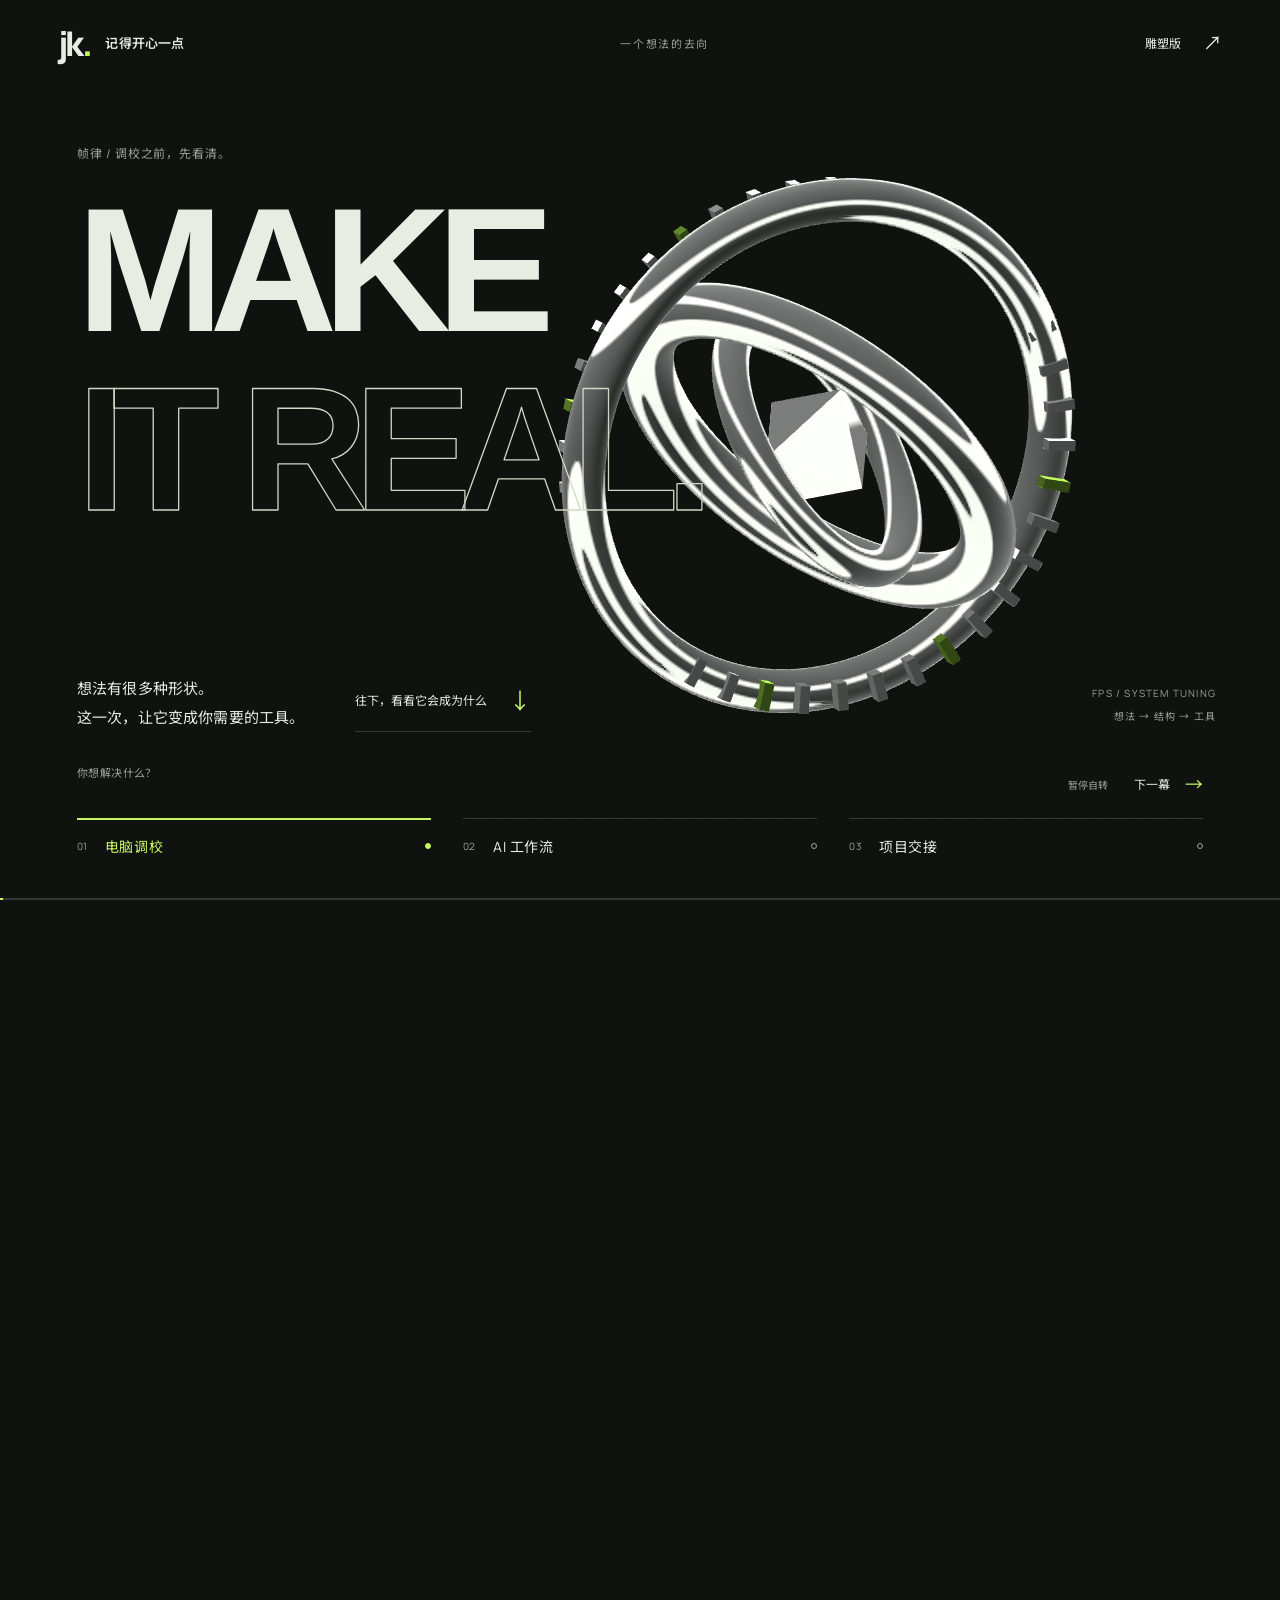
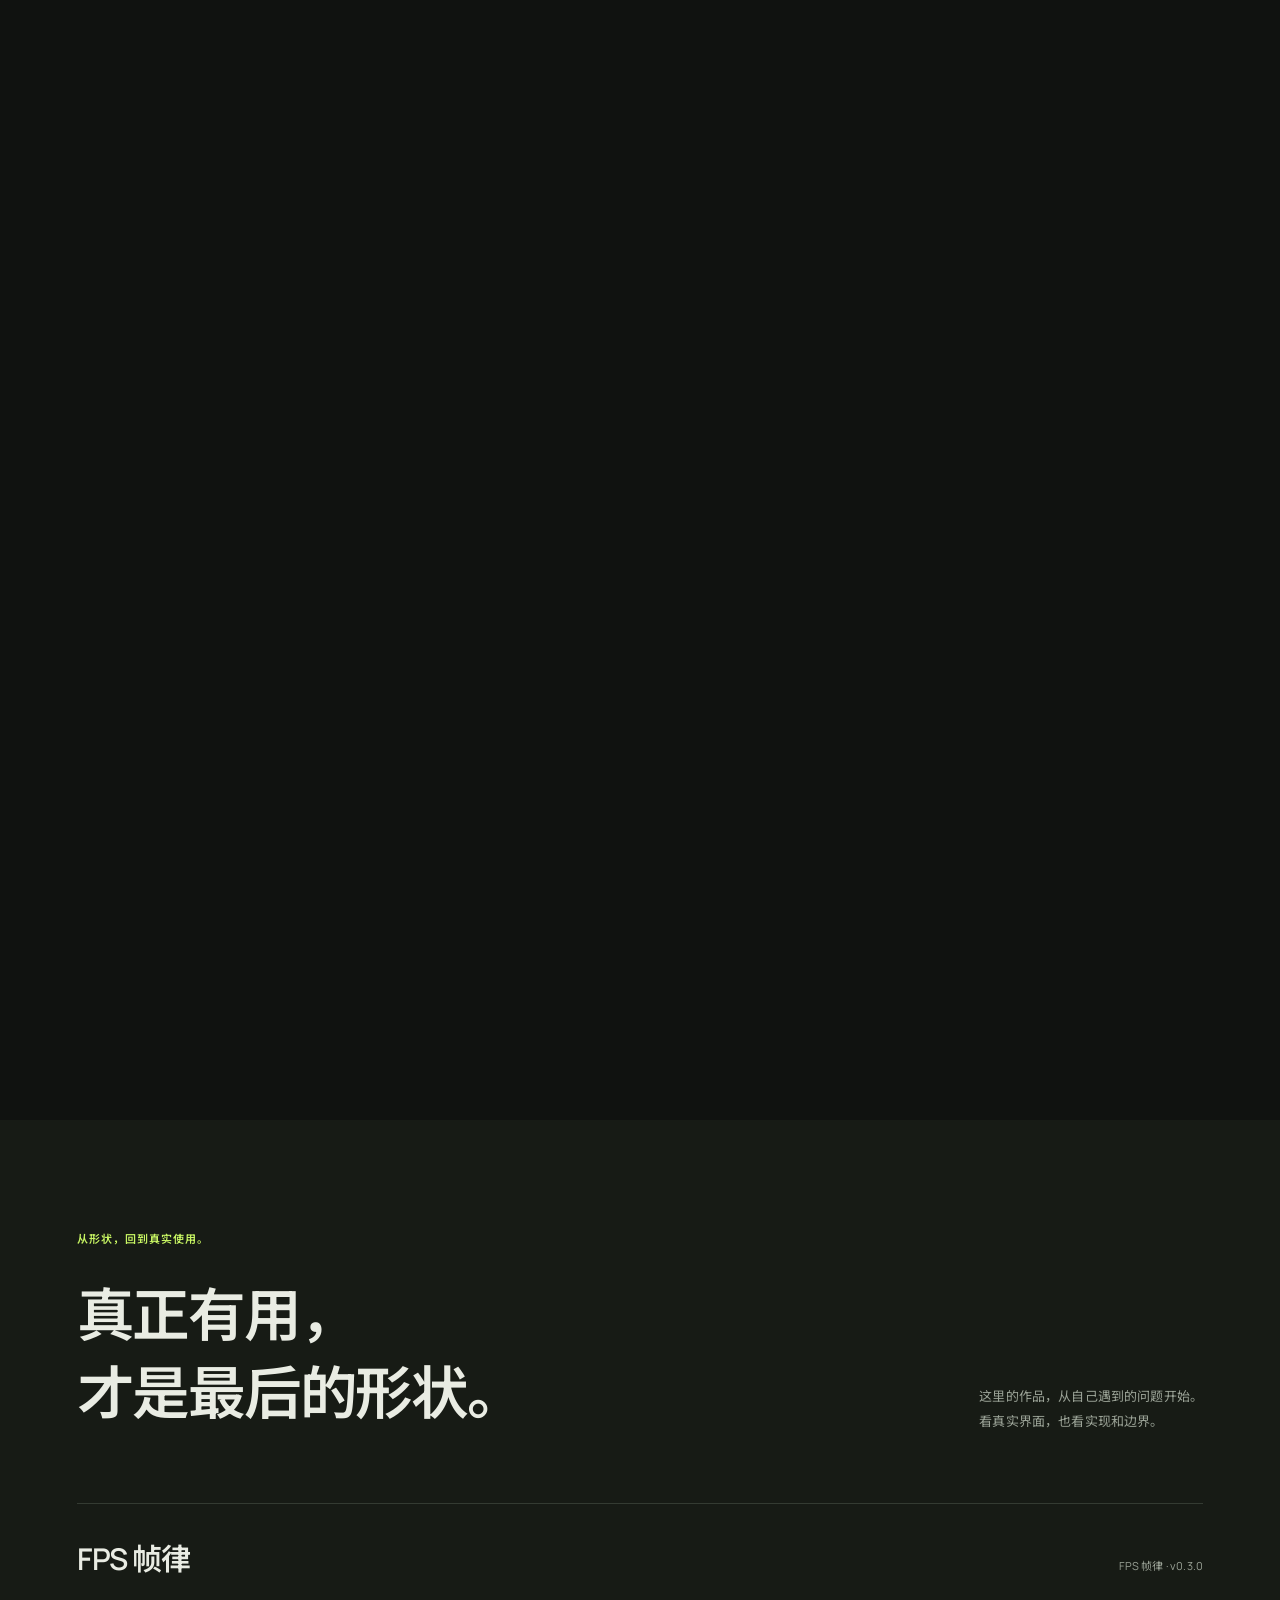
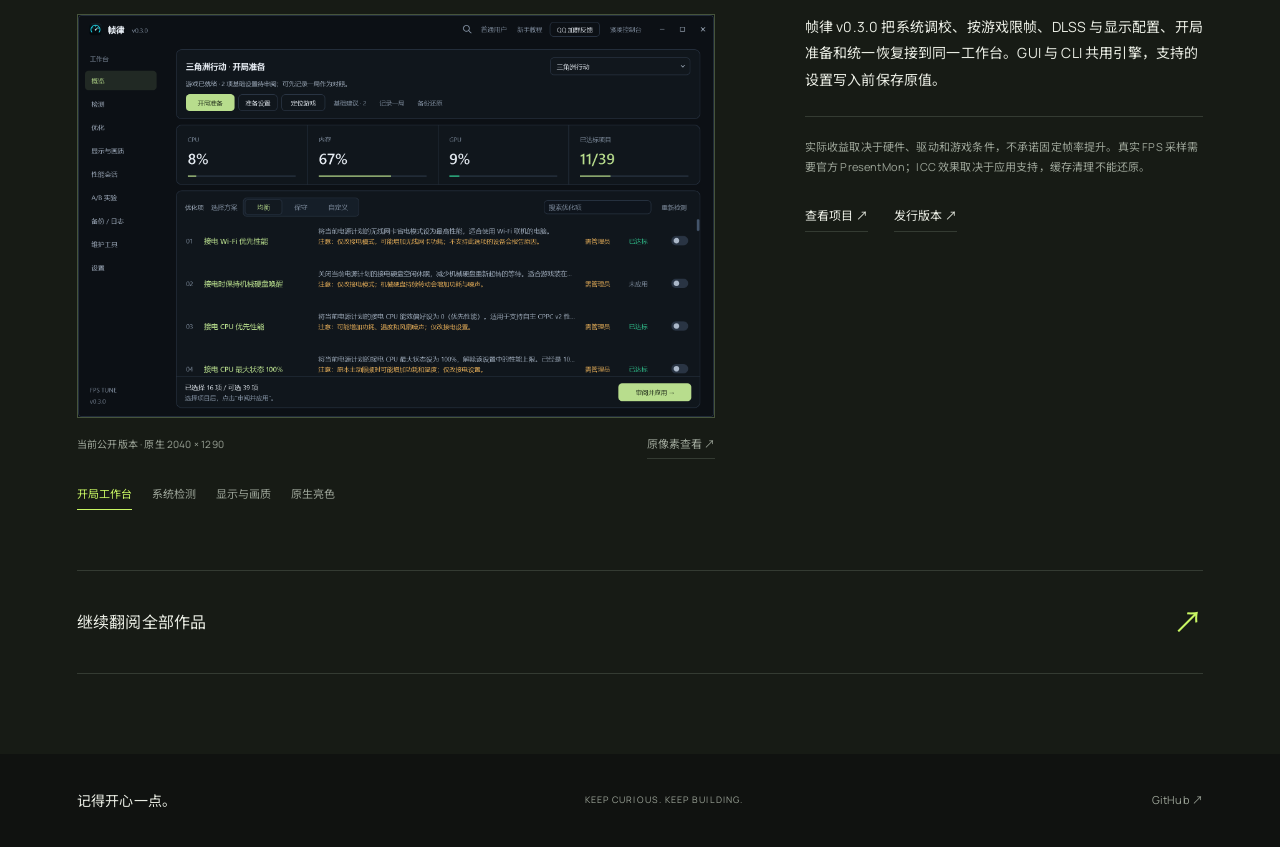
==== commit 50ab34f1: "Match sculpture scroll rhythm and synchronize scene captions" ====
--- a/journey.html
+++ b/journey.html
@@ -15,10 +15,10 @@
   <link rel="preload" href="./fps-v030-dark.webp" as="image">
   <link rel="stylesheet" href="./typography.css">
   <link rel="stylesheet" href="./journey.css">
-  <link rel="stylesheet" href="./journey-worlds.css?v=2">
+  <link rel="stylesheet" href="./journey-worlds.css?v=3">
   <link rel="stylesheet" href="./image-viewer.css">
   <script src="./image-viewer.js" defer></script>
-  <script type="module" src="./journey.js?v=2"></script>
+  <script type="module" src="./journey.js?v=3"></script>
 </head>
 <body>
   <script>{const world=new URLSearchParams(location.search).get('problem');document.body.dataset.world=['fps','context','handoff'].includes(world)?world:'fps';}</script>
--- a/journey-worlds.css
+++ b/journey-worlds.css
@@ -2,7 +2,8 @@
 body{--section-bg:#171b15;--soft-ink:#c3cdb8;--header-start:#101210f2;--paper-ink:#3c3026;--paper-ground:#fff2d8}
 body[data-world=context]{color-scheme:light;--bg:#eef1fa;--ink:#15204c;--muted:#536390;--accent:#244ae9;--line:#b6c4e3;--hero-outline-color:#244ae9;--section-bg:#e1e8f7;--soft-ink:#33466f;--header-start:#eef1faf2}
 body[data-world=handoff]{--bg:#b94732;--ink:#fff3df;--muted:#f0c9b6;--accent:#ffe3a1;--line:#e99b7d;--hero-outline-color:#ffe4ba;--section-bg:#a73d2b;--soft-ink:#fff0dc;--header-start:#b94732f2}
-.journey-story{height:280svh}
+.journey-story{height:480dvh}
+.journey-stage{height:100dvh}
 .journey-header{background:linear-gradient(var(--header-start),transparent)}
 .intro-kicker{color:var(--muted)}
 .intro-bottom p{color:var(--ink);text-shadow:none}
@@ -55,7 +56,7 @@
 [data-world=handoff] .case-text{align-self:center}
 @media(max-width:1000px) and (min-width:768px){[data-world=handoff] .journey-outcome{left:7%;right:7%;gap:7%;grid-template-columns:1fr 1fr}[data-world=handoff] .handoff-document{padding:24px}[data-world=handoff] .handoff-document h3{font-size:25px}[data-world=handoff] .handoff-document li{font-size:11px}}
 @media(max-width:767px){
-  .journey-story{height:260svh}
+  .journey-story{height:320dvh}
   .journey-intro .intro-bottom{display:none}
   .journey-bottom::before{content:"";position:absolute;z-index:-1;inset:-18px -20px -24px;pointer-events:none;background:linear-gradient(transparent,var(--bg) 22%)}
   .journey-stage::after{display:none}
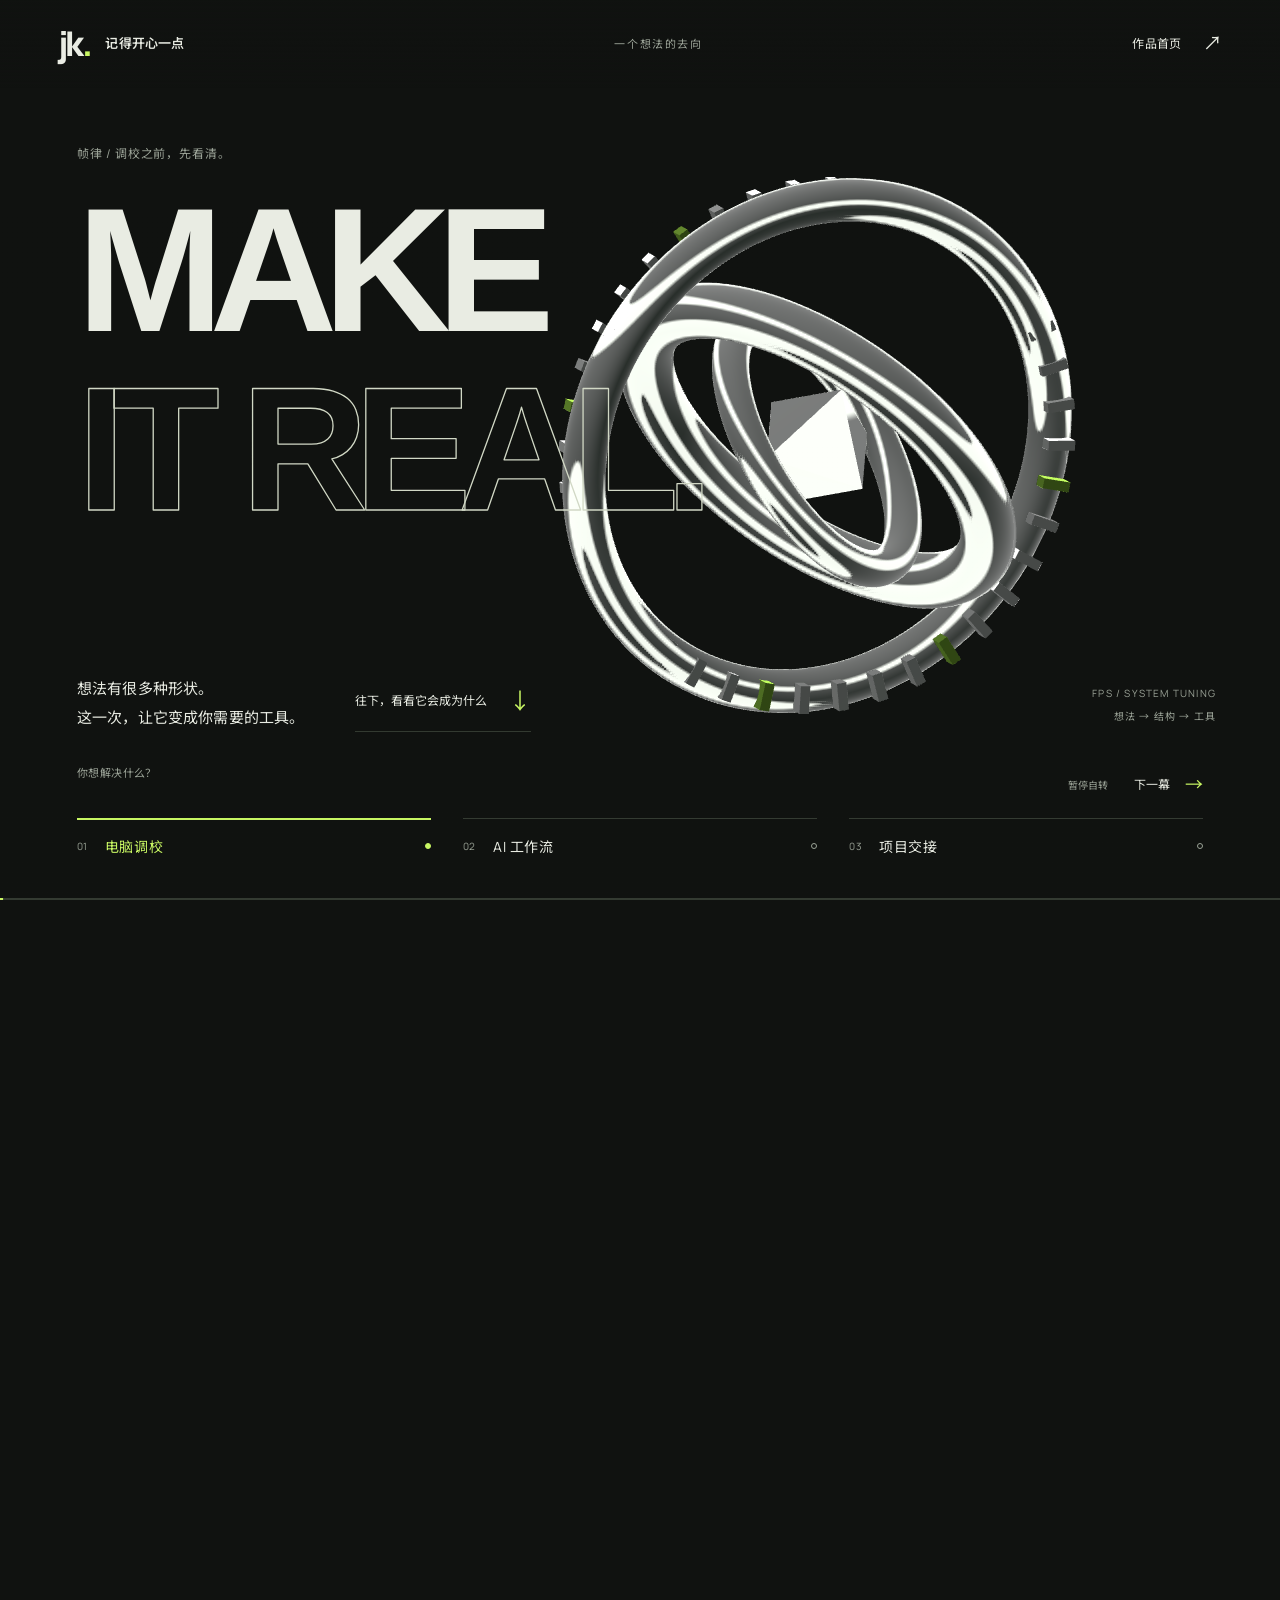
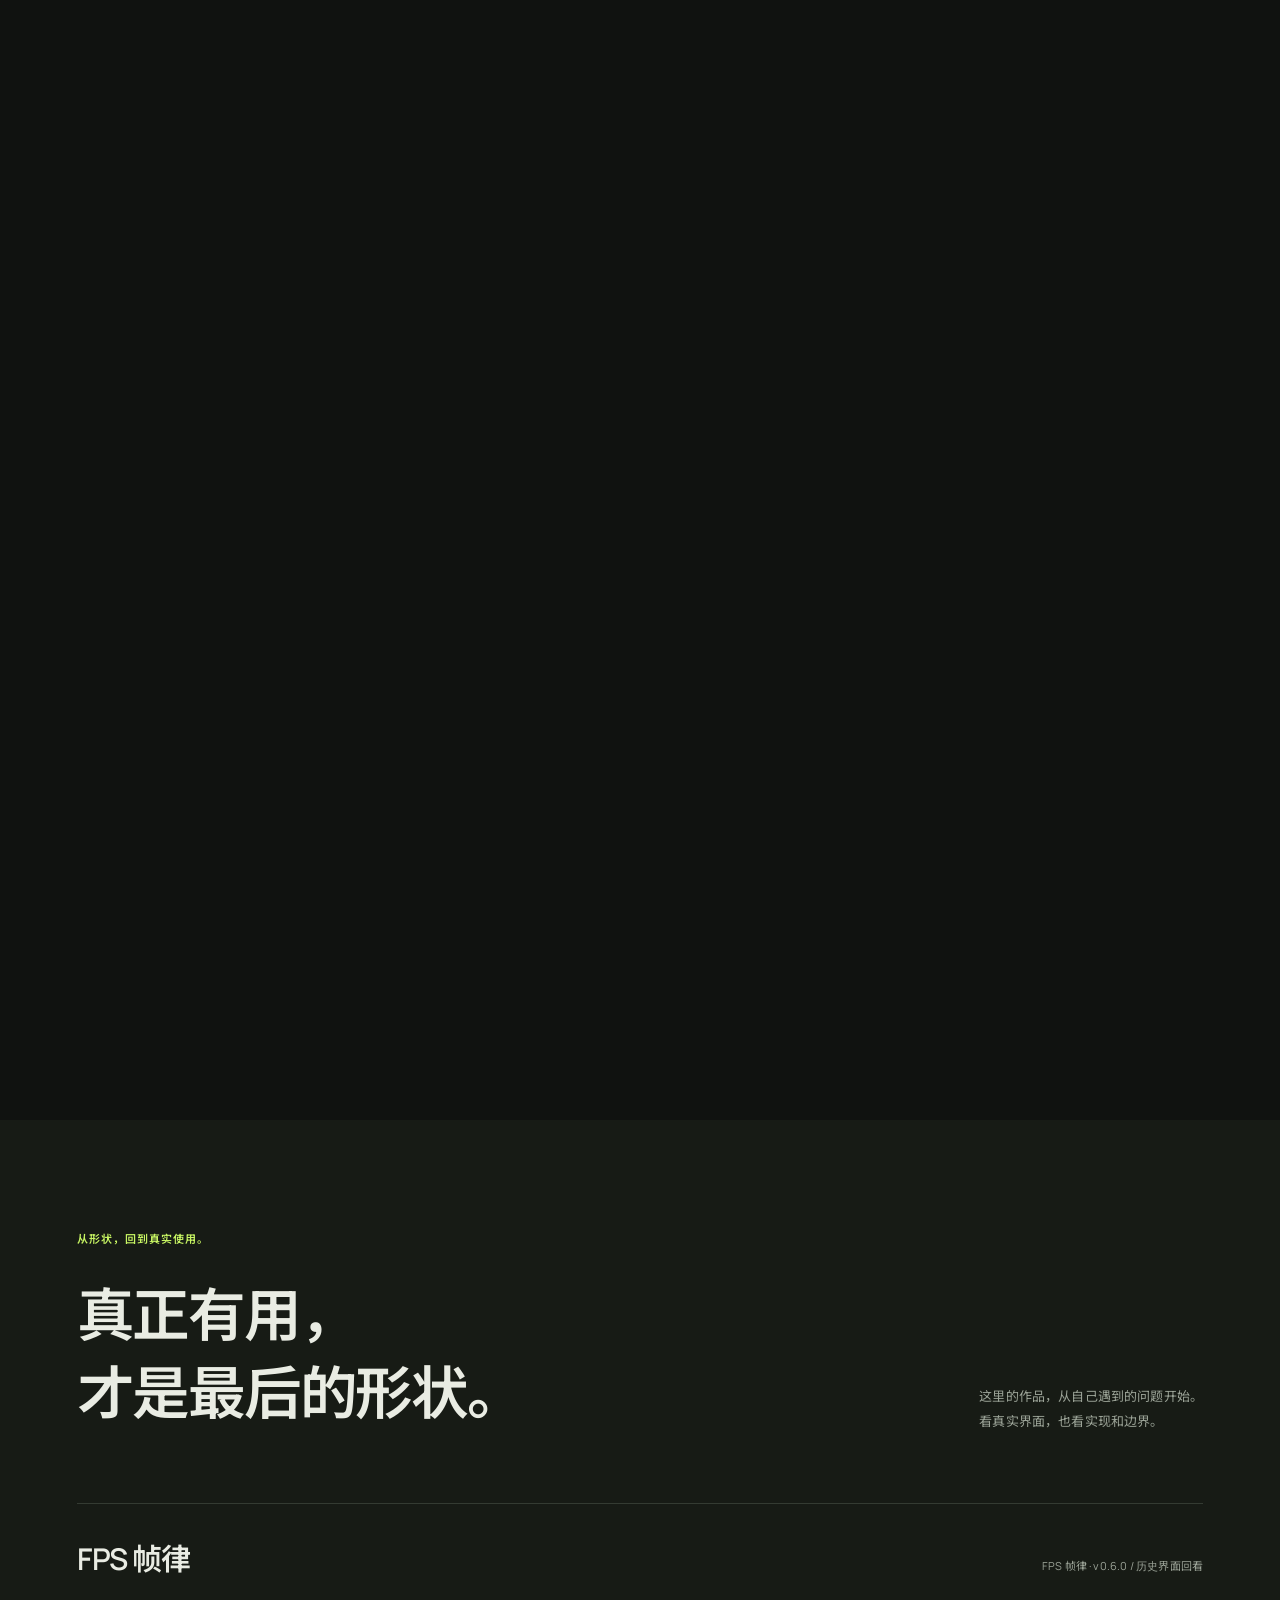
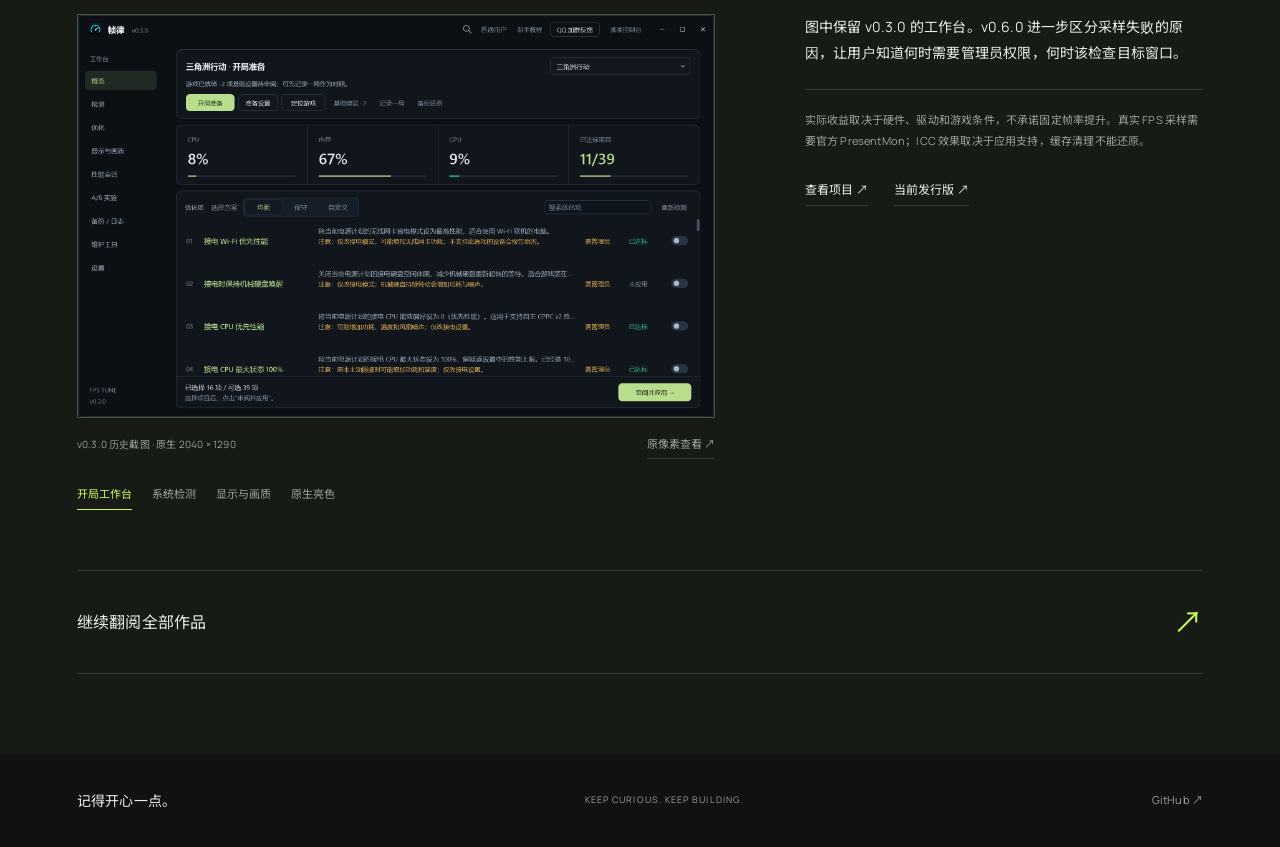
==== commit 5cfa4c0f: "Rebuild portfolio editions and document verified project and upstream activity" ====
--- a/journey.html
+++ b/journey.html
@@ -26,7 +26,7 @@
   <header class="journey-header">
     <a class="journey-brand" href="./" aria-label="记得开心一点首页"><span class="journey-mark" aria-hidden="true">jk<span>.</span></span><span>记得开心一点</span></a>
     <span class="edition">一个想法的去向</span>
-    <a class="back-link" href="./?theme=dark">雕塑版 <span aria-hidden="true">↗</span></a>
+    <a class="back-link" href="./">作品首页 <span aria-hidden="true">↗</span></a>
   </header>
   <main>
     <section class="journey-story" id="experience" aria-label="让想法成为工具，滚动体验">
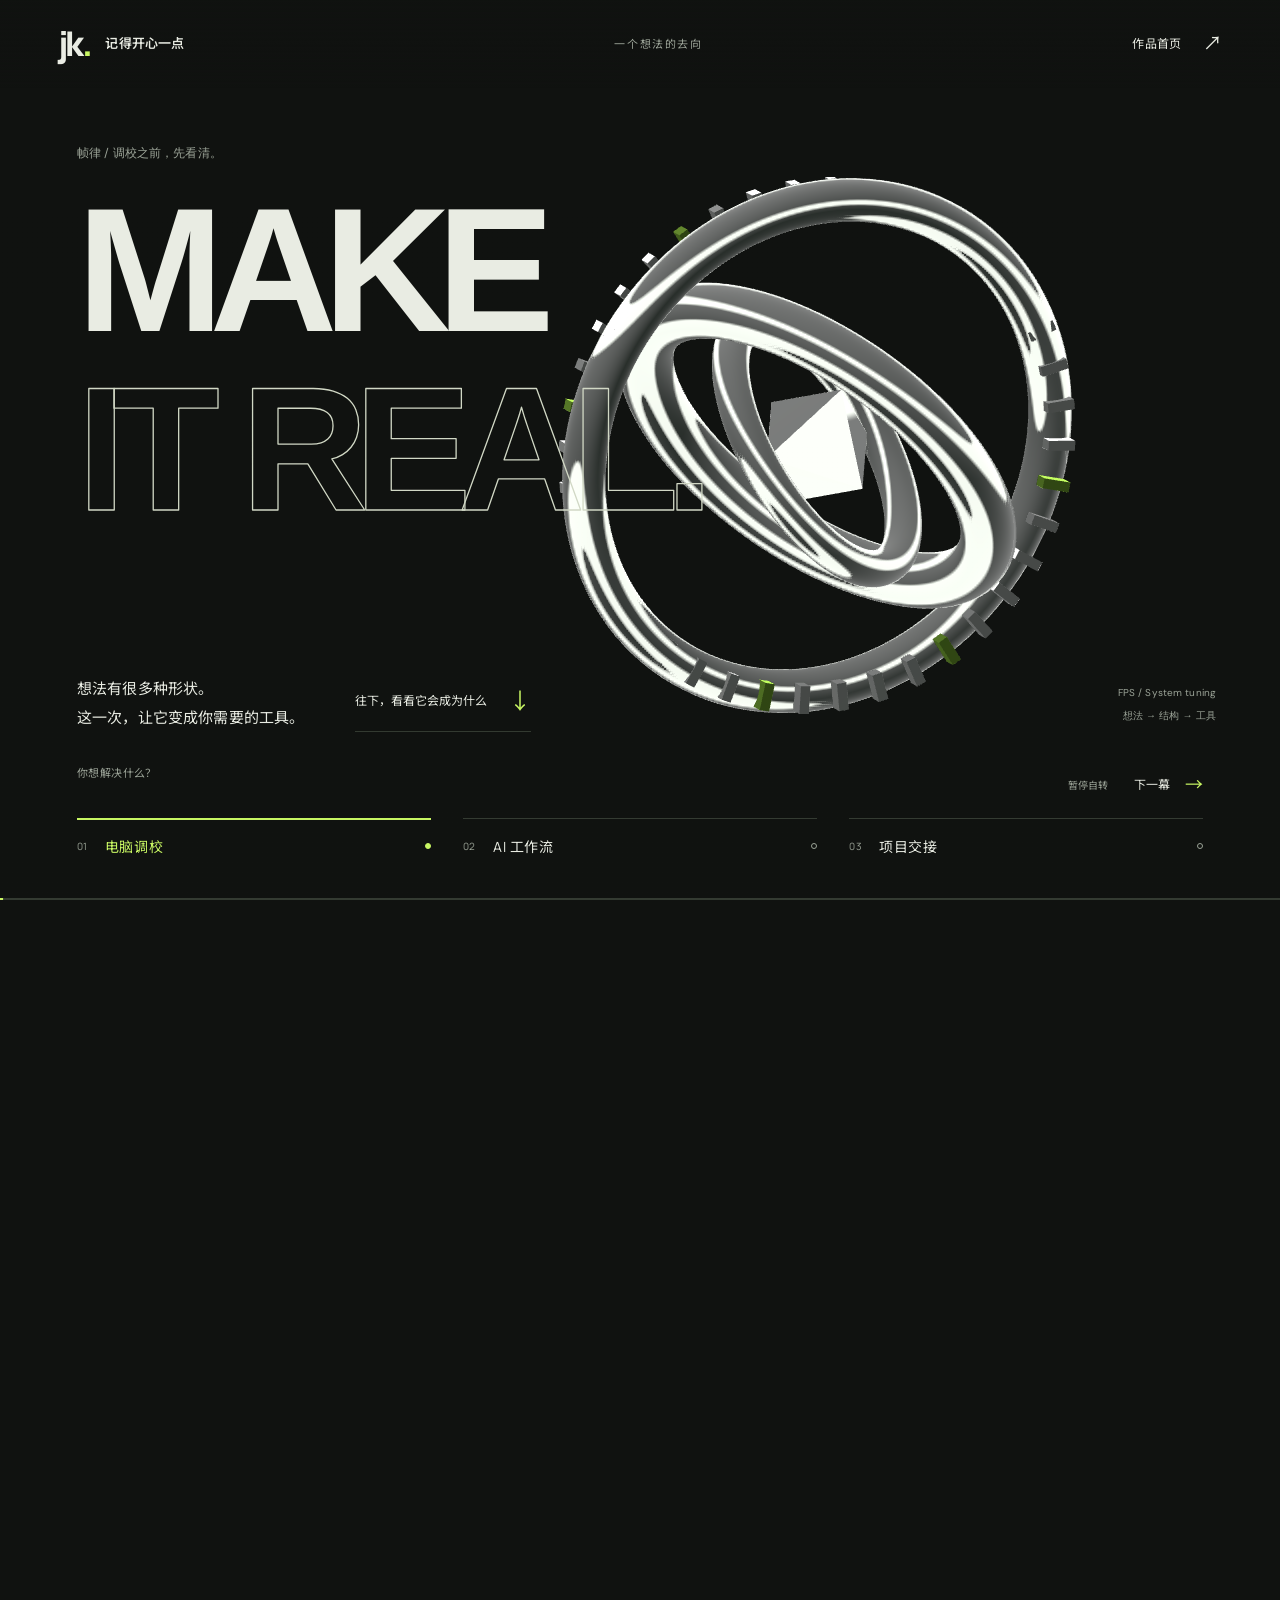
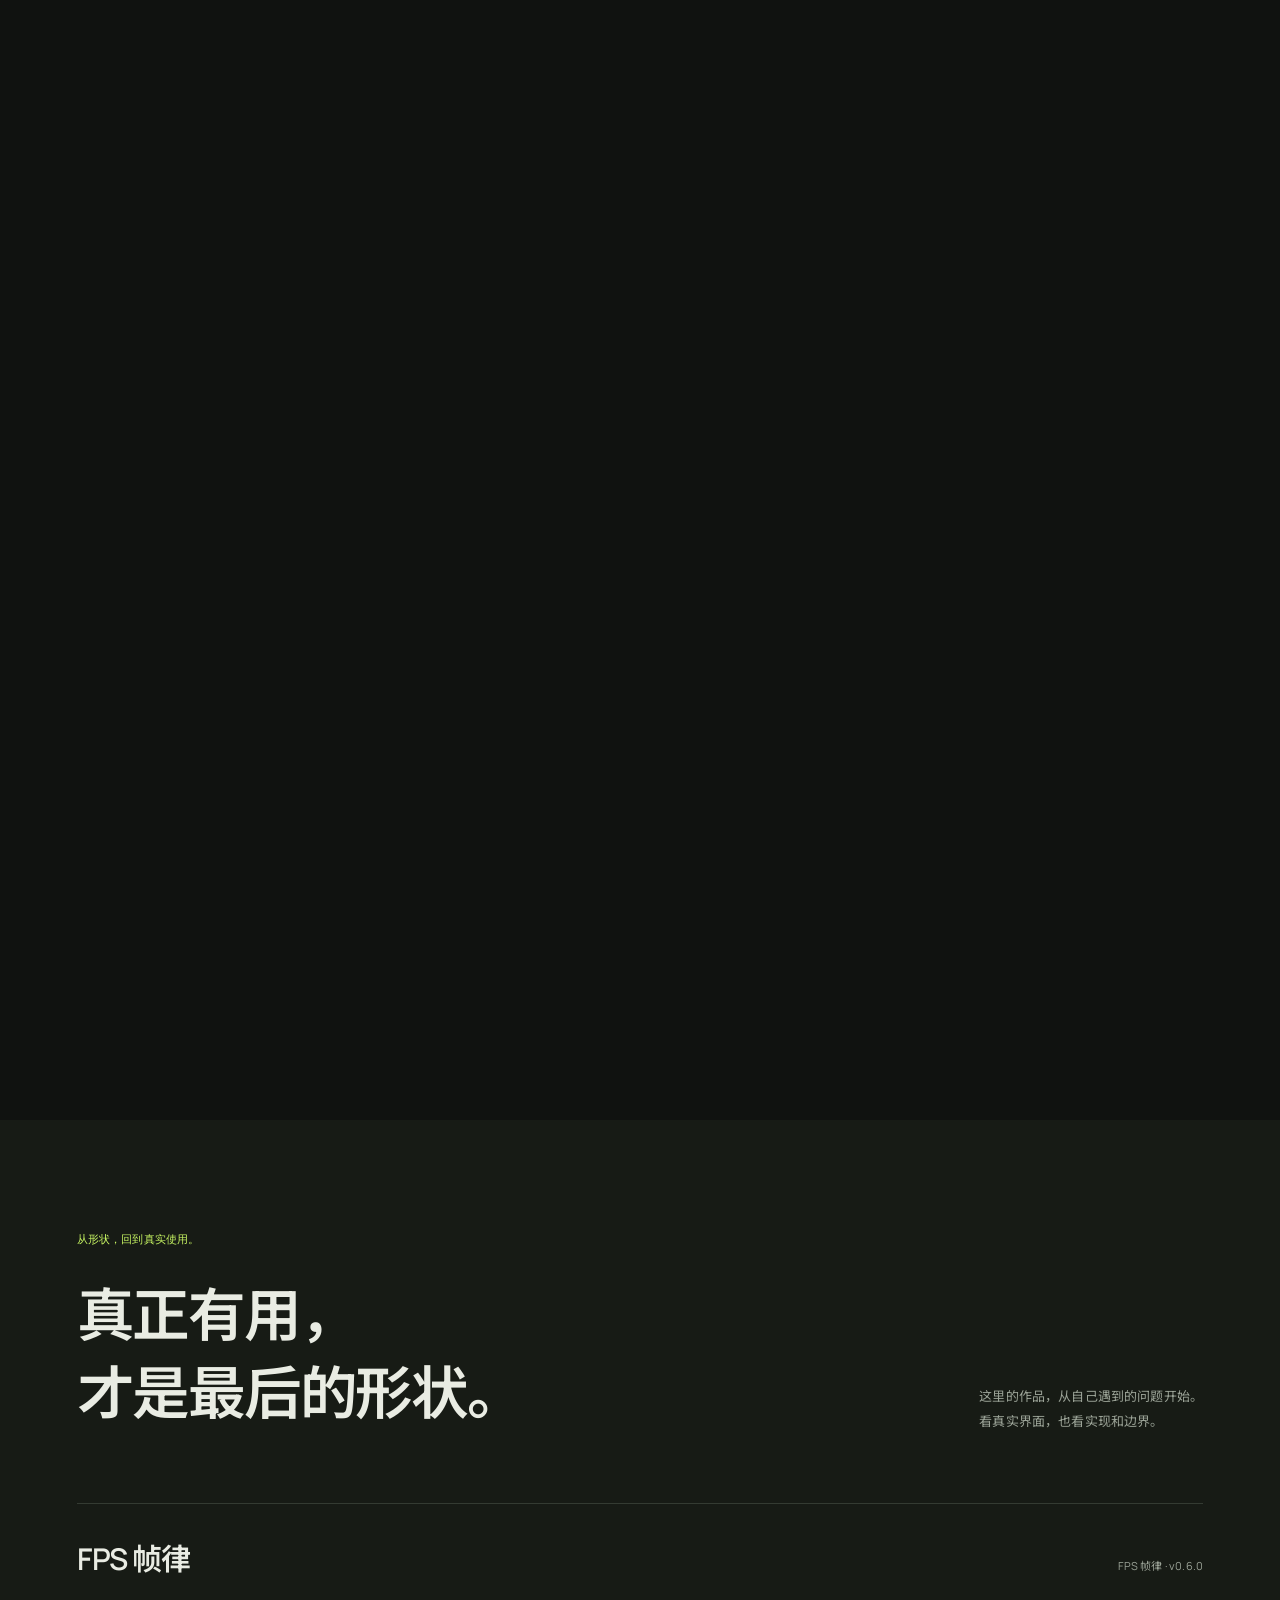
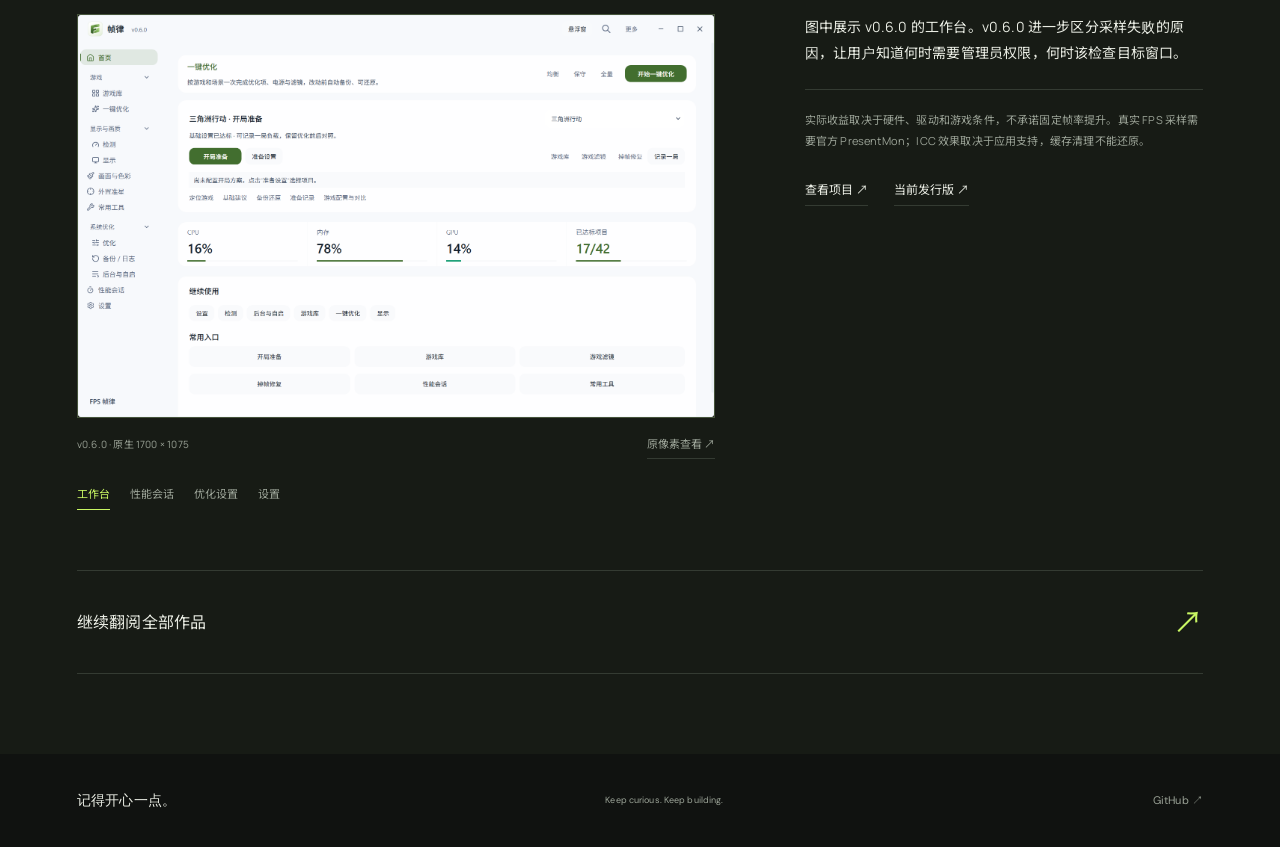
==== commit f5151766: "Use proportional labels and verified FpsTune 0.6.0 screenshots" ====
--- a/journey.html
+++ b/journey.html
@@ -12,13 +12,14 @@
   <meta property="og:image" content="https://jidekaixin2dian.github.io/share-cover.png">
   <link rel="preload" href="./fonts/manrope-latin.woff2" as="font" type="font/woff2" crossorigin>
   <link rel="preload" href="./fonts/jk-text.woff2" as="font" type="font/woff2" crossorigin>
-  <link rel="preload" href="./fps-v030-dark.webp" as="image">
+  <link rel="preload" href="./images/fps-060-home.webp" as="image">
   <link rel="stylesheet" href="./typography.css">
   <link rel="stylesheet" href="./journey.css">
   <link rel="stylesheet" href="./journey-worlds.css?v=3">
   <link rel="stylesheet" href="./image-viewer.css">
   <script src="./image-viewer.js" defer></script>
   <script type="module" src="./journey.js?v=3"></script>
+  <link rel="stylesheet" href="./labels.css">
 </head>
 <body>
   <script>{const world=new URLSearchParams(location.search).get('problem');document.body.dataset.world=['fps','context','handoff'].includes(world)?world:'fps';}</script>
@@ -39,7 +40,7 @@
           <div class="intro-bottom"><p>想法有很多种形状。<br>这一次，让它变成你需要的工具。</p><button class="start-experience" data-jump=".25">往下，看看它会成为什么 <span aria-hidden="true">↓</span></button></div>
         </div>
         <div class="chapter-copy" aria-hidden="true"><p class="chapter-label" id="chapter-label">01 / 看清问题</p><h2 id="chapter-title">先看清，<br>再动手。</h2><p id="chapter-description"></p></div>
-        <div class="specimen-label" aria-hidden="true"><span id="specimen-name">FPS / SYSTEM TUNING</span><span>想法 → 结构 → 工具</span></div>
+        <div class="specimen-label" aria-hidden="true"><span id="specimen-name">FPS / System tuning</span><span>想法 → 结构 → 工具</span></div>
         <div class="journey-outcome" id="outcome" aria-hidden="true" inert>
           <div class="outcome-copy"><p class="chapter-label" id="outcome-meta"></p><h2 id="outcome-title"></h2><p id="outcome-description"></p><a id="outcome-link" href="#evidence">看看这个作品 <span aria-hidden="true">↘</span></a></div>
           <div class="outcome-visual" id="outcome-visual"></div>
@@ -62,6 +63,6 @@
       <a class="all-work" href="./studio.html#work"><span>继续翻阅全部作品</span><span aria-hidden="true">↗</span></a>
     </section>
   </main>
-  <footer class="journey-footer"><a href="./">记得开心一点。</a><span>KEEP CURIOUS. KEEP BUILDING.</span><a href="https://github.com/jidekaixin2dian" target="_blank" rel="noopener">GitHub ↗</a></footer>
+  <footer class="journey-footer"><a href="./">记得开心一点。</a><span>Keep curious. Keep building.</span><a href="https://github.com/jidekaixin2dian" target="_blank" rel="noopener">GitHub ↗</a></footer>
 </body>
 </html>
--- a/typography.css
+++ b/typography.css
@@ -1,7 +1,7 @@
 /* Licensed, locally served webfonts. The subset notices travel with the files. */
 @font-face{font-family:"Manrope";src:url("./fonts/manrope-latin.woff2") format("woff2");font-weight:400 800;font-style:normal;font-display:swap;unicode-range:U+0020-024F,U+2000-206F,U+20AC}
 @font-face{font-family:"JK Text";src:url("./fonts/jk-text.woff2") format("woff2");font-weight:400 800;font-style:normal;font-display:swap}
-:root{--sans:"Manrope","JK Text","Microsoft YaHei","PingFang SC",sans-serif;--mono:"Manrope","JK Text",sans-serif;--display:"JK Text","Microsoft YaHei","PingFang SC",sans-serif}
+:root{--sans:"Manrope","JK Text","Microsoft YaHei","PingFang SC",sans-serif;--display:"JK Text","Microsoft YaHei","PingFang SC",sans-serif}
 body{font-synthesis:none;letter-spacing:.012em}
 .mark{display:inline-block;flex-shrink:0;width:auto;min-width:48px;height:auto;background:none;color:var(--ink);padding:0;font-family:"Manrope",sans-serif;font-size:36px;font-weight:800;letter-spacing:-.07em;line-height:1.2;border-radius:0}
 .brand-dot{color:var(--accent)}
@@ -20,8 +20,8 @@
 .story-copy h2{font-size:clamp(30px,3.4vw,40px);font-weight:750;line-height:1.3;letter-spacing:-.035em;margin-bottom:15px;padding-bottom:.04em}
 .story-copy p{font-size:14px;line-height:1.95;letter-spacing:.025em}
 .scene-topline>span:first-child{letter-spacing:.06em}
-.scene-topline>span:last-child,.story-aside>span{font-family:var(--mono);font-size:11px;font-weight:600;letter-spacing:.15em}
-.mono,.eyebrow,.project-actions a,footer{font-family:var(--mono)}
+.scene-topline>span:last-child,.story-aside>span{font-family:var(--label-face);font-size:11px;font-weight:600;letter-spacing:.15em}
+.mono,.eyebrow,.project-actions a,footer{font-family:var(--label-face)}
 .project-meta,.stack-tags,.dialog-meta{letter-spacing:.025em}
 .eyebrow{font-weight:600;letter-spacing:.15em}
 .project-card h3,#ability-panel h3{letter-spacing:-.025em}
--- a/labels.css
+++ b/labels.css
@@ -0,0 +1,17 @@
+@font-face {
+  font-family: "DM Sans";
+  src: url("./fonts/dm-sans-latin.woff2") format("woff2");
+  font-weight: 100 1000;
+  font-style: normal;
+  font-display: swap;
+}
+
+:root {
+  --label-face: "DM Sans", "Manrope", "Microsoft YaHei", sans-serif;
+}
+
+.specimen-label, .intro-kicker, .chapter-label, .journey-footer > span,
+.studio-intro-label, .index-number, .case-meta, .case-number, .studio-footer span {
+  font-family: var(--label-face);
+  letter-spacing: .012em;
+}
